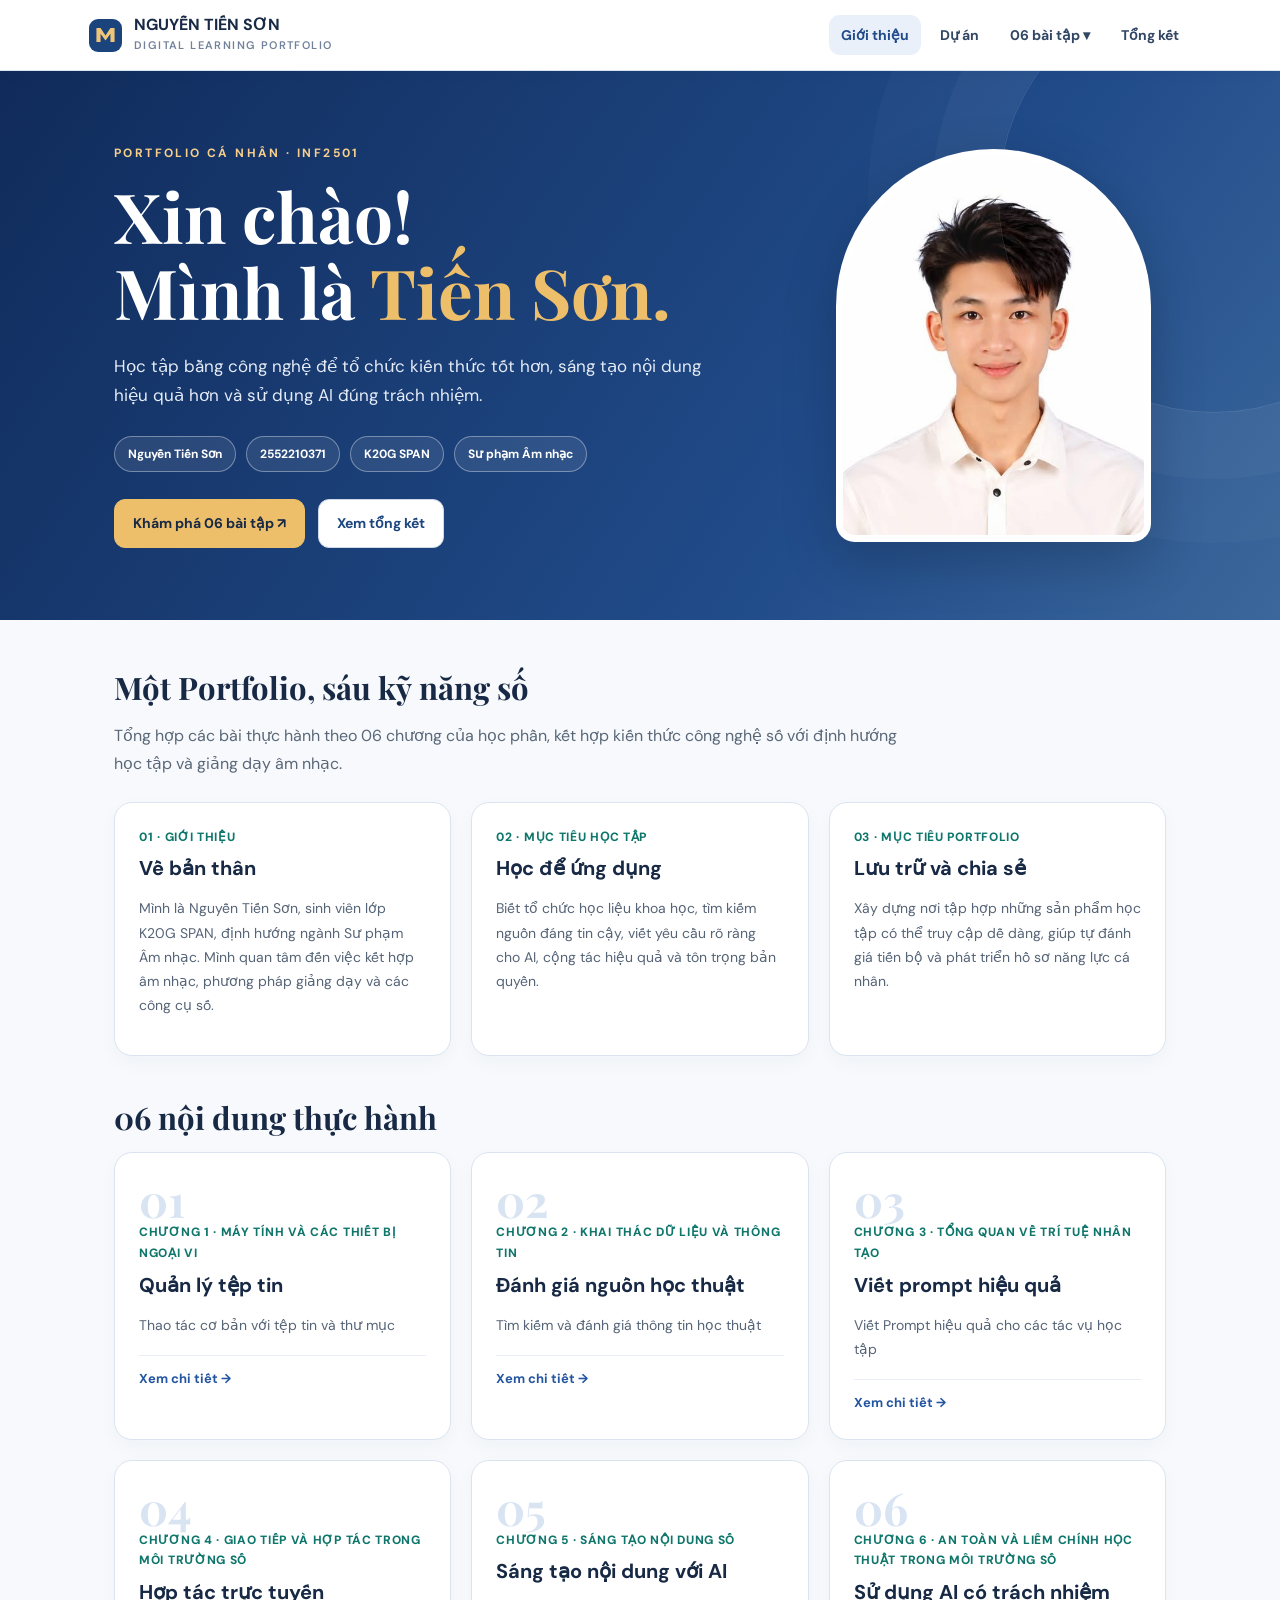
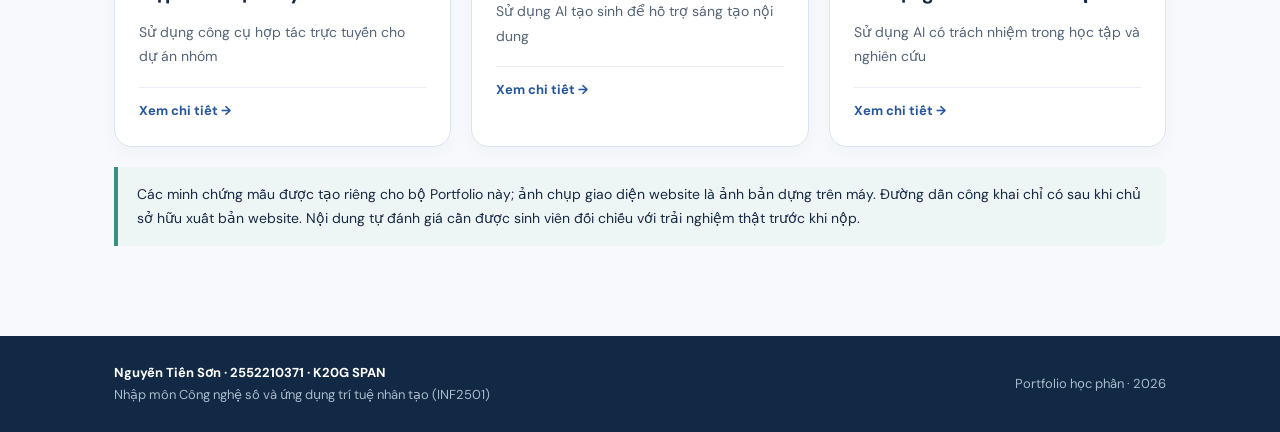
==== index.html @ 45c029fb "Initial commit" ====
<!doctype html><html lang="vi"><head><meta charset="UTF-8"><meta name="viewport" content="width=device-width, initial-scale=1"><meta name="description" content="Portfolio học phần Nhập môn Công nghệ số và ứng dụng trí tuệ nhân tạo của Nguyễn Tiến Sơn, K20G SPAN."><title>Giới thiệu - About Me | Nguyễn Tiến Sơn</title><link rel="stylesheet" href="assets/style.css"></head><body><header><nav class="nav"><a class="brand" href="index.html"><svg viewBox="0 0 40 40" fill="none" aria-hidden="true"><rect width="40" height="40" rx="11" fill="#1B437C"/><path d="M9 28V11h5l6 9 6-9h5v17h-5V18l-6 8-6-8v10H9z" fill="#F1C577"/></svg><span>NGUYỄN TIẾN SƠN<br><small>Digital learning portfolio</small></span></a><div class="menu"><a href="index.html" class="current">Giới thiệu</a><a href="projects.html" class="">Dự án</a><details class=""><summary>06 bài tập ▾</summary><div class="dropdown"><a href="bai1.html">Bài 1 · Quản lý tệp tin</a><a href="bai2.html">Bài 2 · Đánh giá nguồn học thuật</a><a href="bai3.html">Bài 3 · Viết prompt hiệu quả</a><a href="bai4.html">Bài 4 · Hợp tác trực tuyến</a><a href="bai5.html">Bài 5 · Sáng tạo nội dung với AI</a><a href="bai6.html">Bài 6 · Sử dụng AI có trách nhiệm</a></div></details><a href="conclusion.html" class="">Tổng kết</a></div></nav></header><main><section class="hero"><div class="wrap"><div><div class="eyebrow">Portfolio cá nhân · INF2501</div><h1>Xin chào!<br>Mình là <span>Tiến Sơn.</span></h1><p>Học tập bằng công nghệ để tổ chức kiến thức tốt hơn, sáng tạo nội dung hiệu quả hơn và sử dụng AI đúng trách nhiệm.</p><div class="pills"><span class="pill">Nguyễn Tiến Sơn</span><span class="pill">2552210371</span><span class="pill">K20G SPAN</span><span class="pill">Sư phạm Âm nhạc</span></div><div class="actions"><a class="btn gold" href="projects.html">Khám phá 06 bài tập ↗</a><a class="btn" href="conclusion.html">Xem tổng kết</a></div></div><img class="hero-photo" src="assets/anh-nguyen-tien-son.jpg" alt="Ảnh chân dung sinh viên Nguyễn Tiến Sơn"></div></section><section class="main"><div class="wrap"><h2 class="section-title">Một Portfolio, sáu kỹ năng số</h2><p class="section-intro">Tổng hợp các bài thực hành theo 06 chương của học phần, kết hợp kiến thức công nghệ số với định hướng học tập và giảng dạy âm nhạc.</p><div class="grid"><article class="card"><div class="tag">01 · Giới thiệu</div><h2>Về bản thân</h2><p>Mình là Nguyễn Tiến Sơn, sinh viên lớp K20G SPAN, định hướng ngành Sư phạm Âm nhạc. Mình quan tâm đến việc kết hợp âm nhạc, phương pháp giảng dạy và các công cụ số.</p></article><article class="card"><div class="tag">02 · Mục tiêu học tập</div><h2>Học để ứng dụng</h2><p>Biết tổ chức học liệu khoa học, tìm kiếm nguồn đáng tin cậy, viết yêu cầu rõ ràng cho AI, cộng tác hiệu quả và tôn trọng bản quyền.</p></article><article class="card"><div class="tag">03 · Mục tiêu Portfolio</div><h2>Lưu trữ và chia sẻ</h2><p>Xây dựng nơi tập hợp những sản phẩm học tập có thể truy cập dễ dàng, giúp tự đánh giá tiến bộ và phát triển hồ sơ năng lực cá nhân.</p></article></div><section style="margin-top:42px"><h2 class="section-title">06 nội dung thực hành</h2><div class="grid"><article class="card"><div class="n">01</div><div class="tag">Chương 1 · Máy tính và các thiết bị ngoại vi</div><h3>Quản lý tệp tin</h3><p>Thao tác cơ bản với tệp tin và thư mục</p><div class="foot"><a href="bai1.html">Xem chi tiết →</a></div></article><article class="card"><div class="n">02</div><div class="tag">Chương 2 · Khai thác dữ liệu và thông tin</div><h3>Đánh giá nguồn học thuật</h3><p>Tìm kiếm và đánh giá thông tin học thuật</p><div class="foot"><a href="bai2.html">Xem chi tiết →</a></div></article><article class="card"><div class="n">03</div><div class="tag">Chương 3 · Tổng quan về trí tuệ nhân tạo</div><h3>Viết prompt hiệu quả</h3><p>Viết Prompt hiệu quả cho các tác vụ học tập</p><div class="foot"><a href="bai3.html">Xem chi tiết →</a></div></article><article class="card"><div class="n">04</div><div class="tag">Chương 4 · Giao tiếp và hợp tác trong môi trường số</div><h3>Hợp tác trực tuyến</h3><p>Sử dụng công cụ hợp tác trực tuyến cho dự án nhóm</p><div class="foot"><a href="bai4.html">Xem chi tiết →</a></div></article><article class="card"><div class="n">05</div><div class="tag">Chương 5 · Sáng tạo nội dung số</div><h3>Sáng tạo nội dung với AI</h3><p>Sử dụng AI tạo sinh để hỗ trợ sáng tạo nội dung</p><div class="foot"><a href="bai5.html">Xem chi tiết →</a></div></article><article class="card"><div class="n">06</div><div class="tag">Chương 6 · An toàn và liêm chính học thuật trong môi trường số</div><h3>Sử dụng AI có trách nhiệm</h3><p>Sử dụng AI có trách nhiệm trong học tập và nghiên cứu</p><div class="foot"><a href="bai6.html">Xem chi tiết →</a></div></article></div></section><div class="note">Các minh chứng mẫu được tạo riêng cho bộ Portfolio này; ảnh chụp giao diện website là ảnh bản dựng trên máy. Đường dẫn công khai chỉ có sau khi chủ sở hữu xuất bản website. Nội dung tự đánh giá cần được sinh viên đối chiếu với trải nghiệm thật trước khi nộp.</div></div></section></main><footer><div class="wrap"><div><strong>Nguyễn Tiến Sơn · 2552210371 · K20G SPAN</strong><br><span class="footer-note">Nhập môn Công nghệ số và ứng dụng trí tuệ nhân tạo (INF2501)</span></div><div class="footer-note">Portfolio học phần · 2026</div></div></footer><script src="assets/app.js"></script></body></html>
---- assets/style.css ----
@import url('https://fonts.googleapis.com/css2?family=DM+Sans:wght@400;500;600;700&family=Playfair+Display:wght@600;700&display=swap');
:root{--ink:#172944;--blue:#193c78;--blue2:#3056a0;--gold:#eebf6b;--muted:#596778;--line:#dae4f0;--paper:#f7f9fc;--white:#fff;--green:#0e766b}*{box-sizing:border-box}html{scroll-behavior:smooth}body{margin:0;color:var(--ink);background:var(--paper);font:16px/1.73 'DM Sans',Arial,sans-serif}a{color:#2455a1;text-decoration:none}a:hover{text-decoration:underline}a:focus-visible,button:focus-visible{outline:3px solid #edb444;outline-offset:3px}header{background:#fff;border-bottom:1px solid var(--line);position:sticky;top:0;z-index:15;box-shadow:0 2px 12px #2238520a}.nav{max-width:1150px;margin:auto;padding:15px 24px;display:flex;align-items:center;justify-content:space-between;gap:24px}.brand{display:flex;align-items:center;gap:12px;color:var(--ink);font-weight:700;line-height:1.18}.brand svg{height:33px;width:33px}.brand small{font-size:11px;letter-spacing:1.4px;font-weight:600;color:#73829b;text-transform:uppercase}.menu{display:flex;align-items:center;gap:7px;flex-wrap:wrap}.menu>a,.menu details>summary{padding:8px 12px;border-radius:11px;color:#324764;font-size:14px;font-weight:700;cursor:pointer;list-style:none}.menu>a.current,.menu details.current>summary,.menu>a:hover,.menu details>summary:hover{background:#eaf0f9;color:#204a89;text-decoration:none}.menu details{position:relative}.menu summary::-webkit-details-marker{display:none}.dropdown{position:absolute;right:0;top:42px;width:260px;background:white;box-shadow:0 13px 38px #26344e24;padding:9px;border:1px solid var(--line);border-radius:14px}.dropdown a{display:block;padding:9px 12px;border-radius:7px;font-size:13px}.dropdown a:hover{background:#eff4fa;text-decoration:none}.wrap{max-width:1100px;margin:auto;padding:0 24px}.hero{background:linear-gradient(125deg,#102b5b 0%,#214c8a 67%,#3b679c 100%);color:#fff;padding:72px 0;position:relative;overflow:hidden}.hero:after{content:'';position:absolute;width:430px;height:430px;border:1px solid #ffffff20;border-radius:50%;right:-150px;top:-90px;box-shadow:0 0 0 66px #ffffff08,0 0 0 130px #ffffff06;pointer-events:none}.hero .wrap{display:grid;grid-template-columns:1.3fr .7fr;align-items:center;gap:65px}.eyebrow{font-size:12px;letter-spacing:2.4px;text-transform:uppercase;font-weight:700;color:#f7cf8b}.hero h1{font:700 clamp(38px,5.5vw,69px)/1.1 'Playfair Display',Georgia,serif;margin:14px 0 22px}.hero h1 span{color:var(--gold)}.hero p{max-width:620px;color:#e5ecf7;font-size:17px}.hero-photo{width:100%;max-width:315px;aspect-ratio:4/5;object-fit:cover;object-position:50% 21%;border-radius:170px 170px 20px 20px;border:7px solid #ffffffd0;box-shadow:0 18px 55px #0003;justify-self:center;background:white}.pills{display:flex;flex-wrap:wrap;gap:10px;margin:25px 0}.pill{display:inline-flex;padding:7px 13px;border:1px solid #ffffff5b;background:#ffffff16;color:#fff;border-radius:99px;font-size:12px;font-weight:700}.actions{display:flex;gap:13px;flex-wrap:wrap;margin-top:27px}.btn{border:1px solid #ced8e6;display:inline-flex;gap:8px;align-items:center;justify-content:center;padding:11px 18px;border-radius:11px;font-size:14px;font-weight:700;background:white;color:#1b467f;cursor:pointer}.btn:hover{text-decoration:none;background:#f0f4fa}.btn.gold{background:var(--gold);border-color:var(--gold);color:#172944}.btn.gold:hover{background:#ffcf84}.main{padding:48px 0 70px}.section-title{font:700 31px/1.25 'Playfair Display',Georgia,serif;margin:0 0 15px}.section-intro{color:var(--muted);max-width:810px;margin-bottom:24px}.grid{display:grid;grid-template-columns:repeat(3,minmax(0,1fr));gap:20px}.card{border:1px solid var(--line);border-radius:18px;background:#fff;padding:24px;box-shadow:0 7px 20px #12326108}.card h2,.card h3{margin:8px 0 7px;font-size:20px;line-height:1.35}.card p{color:#566477;font-size:14px}.card .tag{color:var(--green);font-size:12px;letter-spacing:.7px;font-weight:800;text-transform:uppercase}.card .n{font:700 45px/1 'Playfair Display',Georgia,serif;color:#d9e4f3}.card .foot{border-top:1px solid #e9eef6;padding-top:12px;margin-top:18px;font-weight:700;font-size:13px}.content{background:#fff;border:1px solid var(--line);border-radius:18px;padding:35px 42px;box-shadow:0 7px 20px #12326108}.content h2{font:700 27px/1.35 'Playfair Display',Georgia,serif;margin:27px 0 10px;color:#18396b}.content h3{font-size:18px;margin:24px 0 8px;color:#204779}.content p{margin:0 0 14px}.content li{margin:5px 0}.content table{width:100%;border-collapse:collapse;margin:17px 0 24px;font-size:14px}.content th,.content td{border:1px solid #d9e2ef;text-align:left;padding:10px 12px;vertical-align:top}.content th{background:#edf2f9}.content blockquote{border-left:4px solid #d5a548;margin:18px 0;padding:12px 18px;background:#fffbef;color:#46536d}.content pre{background:#101e33;color:#dfe9f5;padding:20px;border-radius:12px;overflow:auto;line-height:1.7;font-size:13px}.crumb{color:#7b8695;font-size:13px;margin-bottom:18px}.crumb a{color:#5b6e87}.pagehead{background:linear-gradient(145deg,#173866,#315a8f);padding:48px 0;color:white}.pagehead h1{font:700 clamp(30px,4vw,47px)/1.17 'Playfair Display',Georgia,serif;margin:9px 0}.pagehead p{color:#e0e8f3;max-width:780px}.content-shell{display:grid;grid-template-columns:minmax(0,1fr) 245px;gap:24px;align-items:start}.side{position:sticky;top:100px;background:white;border:1px solid var(--line);padding:18px;border-radius:16px;font-size:13px}.side a{display:block;padding:8px 0;border-bottom:1px solid #ecf0f7}.note{background:#eef6f5;border-left:4px solid #389084;padding:15px 19px;border-radius:0 10px 10px 0;font-size:14px;margin:20px 0}.flag{background:#fff4e2;border-left:4px solid #dcb05b;padding:15px 19px;border-radius:0 10px 10px 0;font-size:14px;margin:20px 0}.diagram{display:flex;align-items:stretch;gap:12px;flex-wrap:wrap;margin:21px 0}.step{background:#f1f5fb;border:1px solid #d4e0ee;padding:18px 17px;flex:1;min-width:155px;border-radius:13px;font-weight:700;font-size:14px}.step small{display:block;font-weight:400;color:#536780;font-size:12px}.sample-poster{padding:36px;border-radius:18px;color:white;background:radial-gradient(circle at 85% 20%,#f9ce8245,transparent 31%),linear-gradient(135deg,#19315f,#1c5b74);overflow:hidden}.sample-poster .big{font:700 38px/1.2 'Playfair Display',Georgia,serif;max-width:600px;margin:6px 0 15px}.sample-poster .columns{display:grid;grid-template-columns:repeat(5,1fr);gap:10px}.sample-poster .columns>div{background:#ffffff17;border:1px solid #ffffff40;padding:12px;border-radius:9px;font-size:13px}.sample-poster .columns strong{display:block;color:#ffe0a8;font-size:23px}.refs{font-size:12.5px;color:#5a6a7d;margin-top:22px;border-top:1px solid #e3eaf3;padding-top:13px;word-break:break-word}.project-links{display:grid;grid-template-columns:repeat(2,1fr);gap:12px}.project-links a{border:1px solid var(--line);padding:11px 14px;border-radius:11px;font-size:14px;font-weight:700;background:#f9fbfd}.project-links a:hover{background:#edf3fa;text-decoration:none}footer{background:#112944;color:#c9d7e8;padding:26px 0;font-size:13px}footer strong{color:white}footer .wrap{display:flex;align-items:center;justify-content:space-between;gap:14px;flex-wrap:wrap}.footer-note{opacity:.83}.two{display:grid;grid-template-columns:1fr 1fr;gap:23px}.small{font-size:13px;color:#647486}.toc-list{padding-left:23px}.toc-list li{margin:8px 0}::selection{background:#e9ce90;color:#152844}@media(max-width:850px){.hero .wrap{grid-template-columns:1fr 220px;gap:30px}.grid{grid-template-columns:repeat(2,1fr)}.content-shell{grid-template-columns:1fr}.side{position:static}.sample-poster .columns{grid-template-columns:repeat(3,1fr)}}@media(max-width:620px){.nav{display:block;padding:12px 17px}.menu{margin-top:12px;gap:0}.menu>a,.menu details>summary{font-size:12px;padding:7px 9px}.dropdown{left:0;right:auto}.wrap{padding:0 17px}.hero{padding:40px 0}.hero .wrap{display:flex;flex-direction:column-reverse;align-items:flex-start;gap:27px}.hero-photo{width:165px;border-width:5px;align-self:flex-start;border-radius:100px 100px 16px 16px}.hero h1{font-size:40px}.main{padding:26px 0 45px}.content{padding:23px 18px}.grid,.two,.project-links{grid-template-columns:1fr}.pagehead{padding:29px 0}.sample-poster{padding:20px}.sample-poster .big{font-size:28px}.sample-poster .columns{grid-template-columns:repeat(2,1fr)}}
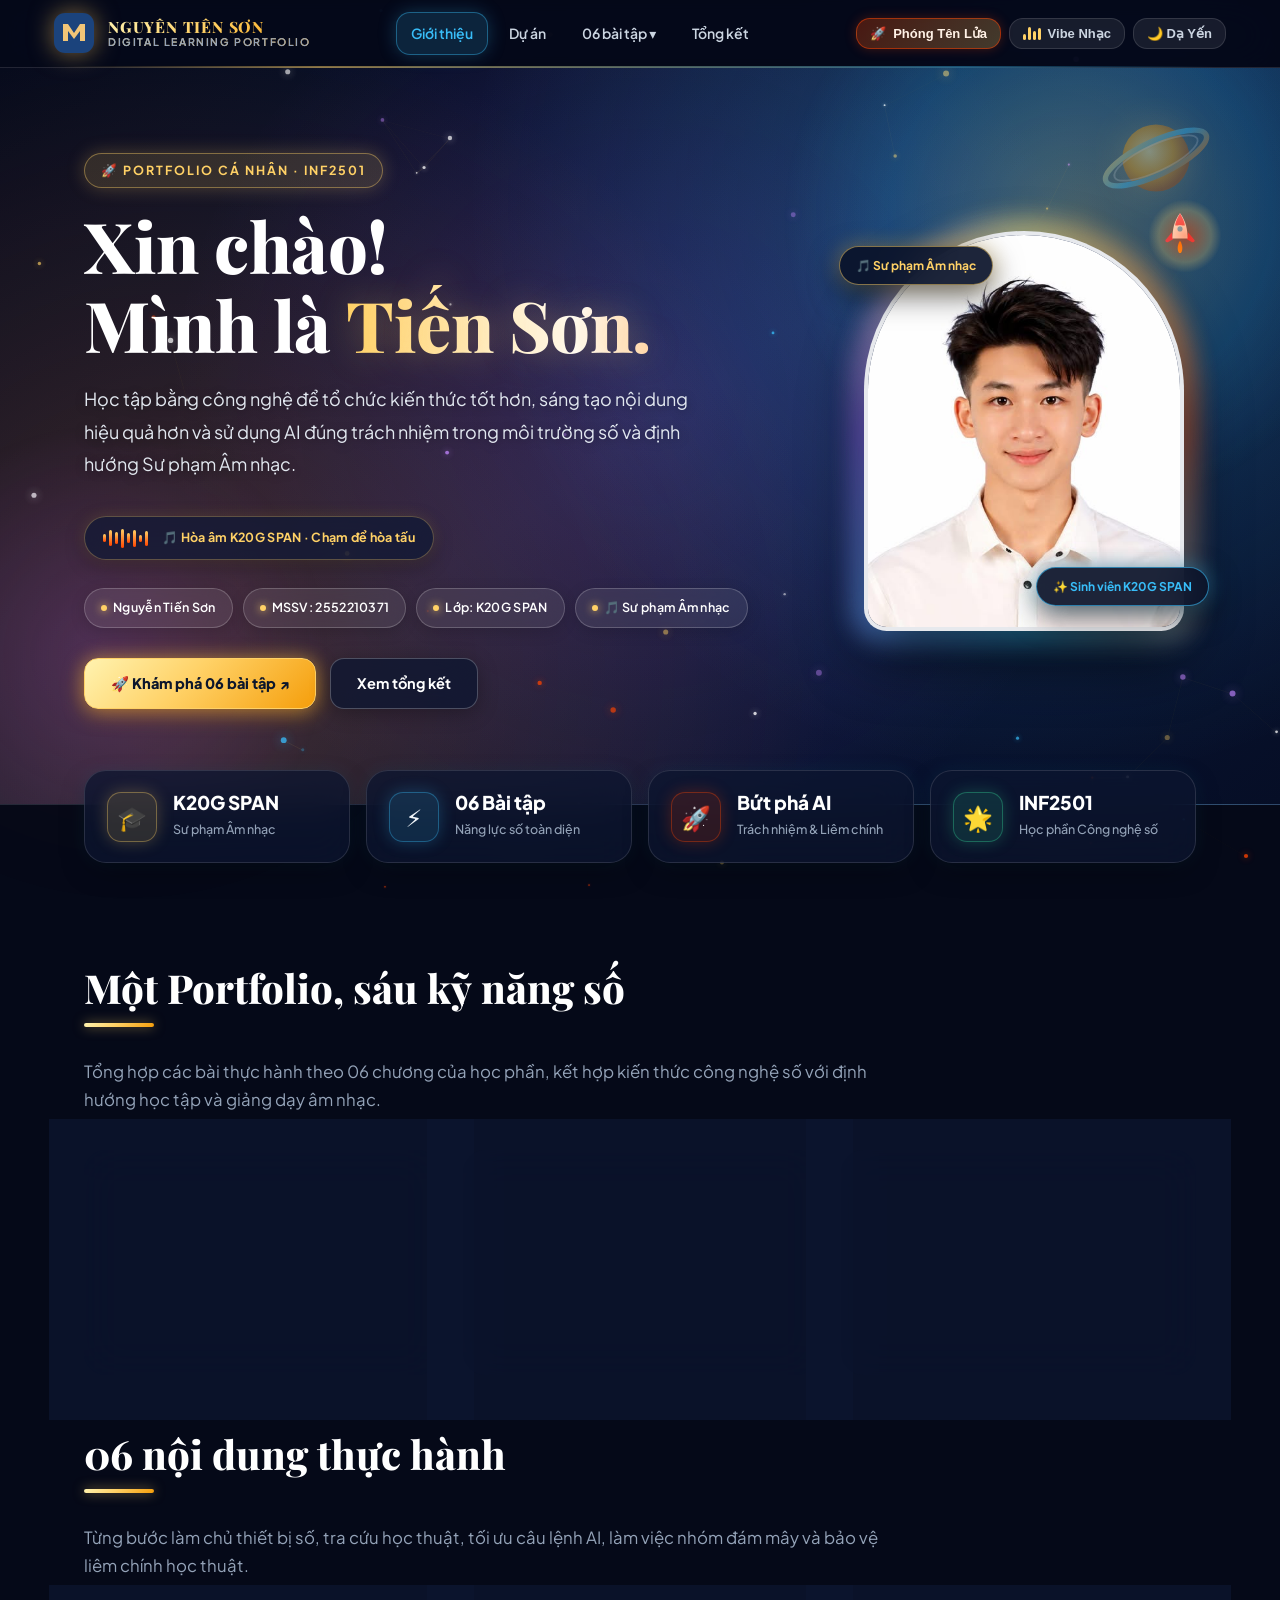
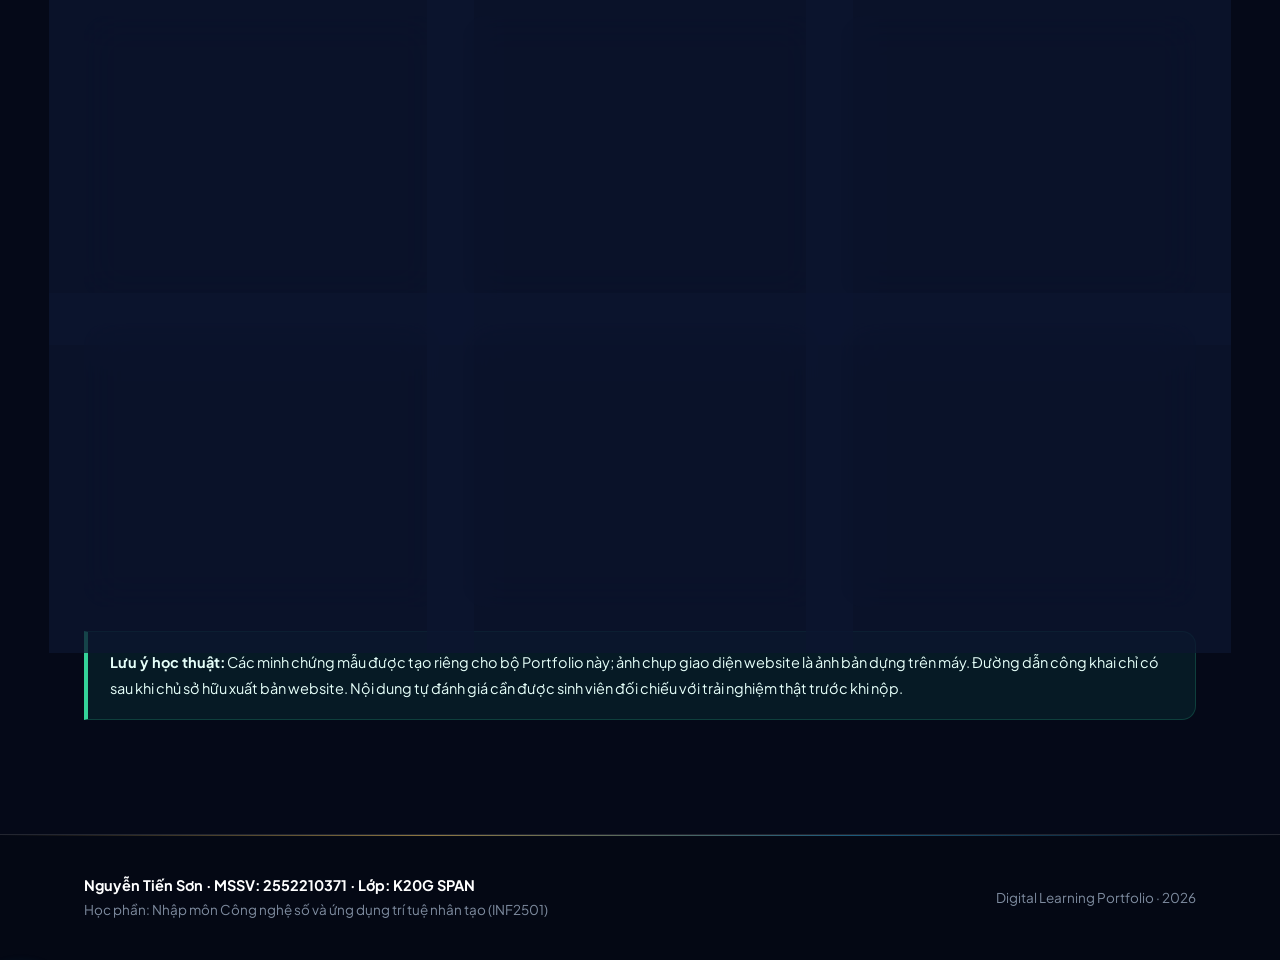
==== commit 1d153d27: "Clean portfolio draft" ====
--- a/index.html
+++ b/index.html
@@ -1 +1,244 @@
-<!doctype html><html lang="vi"><head><meta charset="UTF-8"><meta name="viewport" content="width=device-width, initial-scale=1"><meta name="description" content="Portfolio học phần Nhập môn Công nghệ số và ứng dụng trí tuệ nhân tạo của Nguyễn Tiến Sơn, K20G SPAN."><title>Giới thiệu - About Me | Nguyễn Tiến Sơn</title><link rel="stylesheet" href="assets/style.css"></head><body><header><nav class="nav"><a class="brand" href="index.html"><svg viewBox="0 0 40 40" fill="none" aria-hidden="true"><rect width="40" height="40" rx="11" fill="#1B437C"/><path d="M9 28V11h5l6 9 6-9h5v17h-5V18l-6 8-6-8v10H9z" fill="#F1C577"/></svg><span>NGUYỄN TIẾN SƠN<br><small>Digital learning portfolio</small></span></a><div class="menu"><a href="index.html" class="current">Giới thiệu</a><a href="projects.html" class="">Dự án</a><details class=""><summary>06 bài tập ▾</summary><div class="dropdown"><a href="bai1.html">Bài 1 · Quản lý tệp tin</a><a href="bai2.html">Bài 2 · Đánh giá nguồn học thuật</a><a href="bai3.html">Bài 3 · Viết prompt hiệu quả</a><a href="bai4.html">Bài 4 · Hợp tác trực tuyến</a><a href="bai5.html">Bài 5 · Sáng tạo nội dung với AI</a><a href="bai6.html">Bài 6 · Sử dụng AI có trách nhiệm</a></div></details><a href="conclusion.html" class="">Tổng kết</a></div></nav></header><main><section class="hero"><div class="wrap"><div><div class="eyebrow">Portfolio cá nhân · INF2501</div><h1>Xin chào!<br>Mình là <span>Tiến Sơn.</span></h1><p>Học tập bằng công nghệ để tổ chức kiến thức tốt hơn, sáng tạo nội dung hiệu quả hơn và sử dụng AI đúng trách nhiệm.</p><div class="pills"><span class="pill">Nguyễn Tiến Sơn</span><span class="pill">2552210371</span><span class="pill">K20G SPAN</span><span class="pill">Sư phạm Âm nhạc</span></div><div class="actions"><a class="btn gold" href="projects.html">Khám phá 06 bài tập ↗</a><a class="btn" href="conclusion.html">Xem tổng kết</a></div></div><img class="hero-photo" src="assets/anh-nguyen-tien-son.jpg" alt="Ảnh chân dung sinh viên Nguyễn Tiến Sơn"></div></section><section class="main"><div class="wrap"><h2 class="section-title">Một Portfolio, sáu kỹ năng số</h2><p class="section-intro">Tổng hợp các bài thực hành theo 06 chương của học phần, kết hợp kiến thức công nghệ số với định hướng học tập và giảng dạy âm nhạc.</p><div class="grid"><article class="card"><div class="tag">01 · Giới thiệu</div><h2>Về bản thân</h2><p>Mình là Nguyễn Tiến Sơn, sinh viên lớp K20G SPAN, định hướng ngành Sư phạm Âm nhạc. Mình quan tâm đến việc kết hợp âm nhạc, phương pháp giảng dạy và các công cụ số.</p></article><article class="card"><div class="tag">02 · Mục tiêu học tập</div><h2>Học để ứng dụng</h2><p>Biết tổ chức học liệu khoa học, tìm kiếm nguồn đáng tin cậy, viết yêu cầu rõ ràng cho AI, cộng tác hiệu quả và tôn trọng bản quyền.</p></article><article class="card"><div class="tag">03 · Mục tiêu Portfolio</div><h2>Lưu trữ và chia sẻ</h2><p>Xây dựng nơi tập hợp những sản phẩm học tập có thể truy cập dễ dàng, giúp tự đánh giá tiến bộ và phát triển hồ sơ năng lực cá nhân.</p></article></div><section style="margin-top:42px"><h2 class="section-title">06 nội dung thực hành</h2><div class="grid"><article class="card"><div class="n">01</div><div class="tag">Chương 1 · Máy tính và các thiết bị ngoại vi</div><h3>Quản lý tệp tin</h3><p>Thao tác cơ bản với tệp tin và thư mục</p><div class="foot"><a href="bai1.html">Xem chi tiết →</a></div></article><article class="card"><div class="n">02</div><div class="tag">Chương 2 · Khai thác dữ liệu và thông tin</div><h3>Đánh giá nguồn học thuật</h3><p>Tìm kiếm và đánh giá thông tin học thuật</p><div class="foot"><a href="bai2.html">Xem chi tiết →</a></div></article><article class="card"><div class="n">03</div><div class="tag">Chương 3 · Tổng quan về trí tuệ nhân tạo</div><h3>Viết prompt hiệu quả</h3><p>Viết Prompt hiệu quả cho các tác vụ học tập</p><div class="foot"><a href="bai3.html">Xem chi tiết →</a></div></article><article class="card"><div class="n">04</div><div class="tag">Chương 4 · Giao tiếp và hợp tác trong môi trường số</div><h3>Hợp tác trực tuyến</h3><p>Sử dụng công cụ hợp tác trực tuyến cho dự án nhóm</p><div class="foot"><a href="bai4.html">Xem chi tiết →</a></div></article><article class="card"><div class="n">05</div><div class="tag">Chương 5 · Sáng tạo nội dung số</div><h3>Sáng tạo nội dung với AI</h3><p>Sử dụng AI tạo sinh để hỗ trợ sáng tạo nội dung</p><div class="foot"><a href="bai5.html">Xem chi tiết →</a></div></article><article class="card"><div class="n">06</div><div class="tag">Chương 6 · An toàn và liêm chính học thuật trong môi trường số</div><h3>Sử dụng AI có trách nhiệm</h3><p>Sử dụng AI có trách nhiệm trong học tập và nghiên cứu</p><div class="foot"><a href="bai6.html">Xem chi tiết →</a></div></article></div></section><div class="note">Các minh chứng mẫu được tạo riêng cho bộ Portfolio này; ảnh chụp giao diện website là ảnh bản dựng trên máy. Đường dẫn công khai chỉ có sau khi chủ sở hữu xuất bản website. Nội dung tự đánh giá cần được sinh viên đối chiếu với trải nghiệm thật trước khi nộp.</div></div></section></main><footer><div class="wrap"><div><strong>Nguyễn Tiến Sơn · 2552210371 · K20G SPAN</strong><br><span class="footer-note">Nhập môn Công nghệ số và ứng dụng trí tuệ nhân tạo (INF2501)</span></div><div class="footer-note">Portfolio học phần · 2026</div></div></footer><script src="assets/app.js"></script></body></html>+<!doctype html>
+<html lang="vi" data-theme="dark">
+<head>
+  <meta charset="UTF-8">
+  <meta name="viewport" content="width=device-width, initial-scale=1">
+  <meta name="description" content="Portfolio học phần Nhập môn Công nghệ số và ứng dụng trí tuệ nhân tạo của Nguyễn Tiến Sơn, K20G SPAN.">
+  <title>Giới thiệu - About Me | Nguyễn Tiến Sơn</title>
+  <link rel="stylesheet" href="assets/style.css">
+</head>
+<body>
+  <!-- Ambient Glow Backgrounds -->
+  <div class="ambient-glow ambient-glow-1"></div>
+  <div class="ambient-glow ambient-glow-2"></div>
+
+  <!-- Header Navigation -->
+  <header>
+    <nav class="nav">
+      <a class="brand" href="index.html">
+        <svg viewBox="0 0 40 40" fill="none" aria-hidden="true">
+          <rect width="40" height="40" rx="11" fill="#1B437C"/>
+          <path d="M9 28V11h5l6 9 6-9h5v17h-5V18l-6 8-6-8v10H9z" fill="#F1C577"/>
+        </svg>
+        <span>NGUYỄN TIẾN SƠN<br><small>Digital learning portfolio</small></span>
+      </a>
+      <div class="menu">
+        <a href="index.html" class="current">Giới thiệu</a>
+        <a href="projects.html" class="">Dự án</a>
+        <details class="">
+          <summary>06 bài tập ▾</summary>
+          <div class="dropdown">
+            <a href="bai1.html">Bài 1 · Quản lý tệp tin</a>
+            <a href="bai2.html">Bài 2 · Đánh giá nguồn học thuật</a>
+            <a href="bai3.html">Bài 3 · Viết prompt hiệu quả</a>
+            <a href="bai4.html">Bài 4 · Hợp tác trực tuyến</a>
+            <a href="bai5.html">Bài 5 · Sáng tạo nội dung với AI</a>
+            <a href="bai6.html">Bài 6 · Sử dụng AI có trách nhiệm</a>
+          </div>
+        </details>
+        <a href="conclusion.html" class="">Tổng kết</a>
+      </div>
+    </nav>
+  </header>
+
+  <!-- Hero Section -->
+  <main>
+    <section class="hero">
+      <!-- Decorative Saturn Planet -->
+      <div class="cosmic-saturn">
+        <svg viewBox="0 0 100 100" fill="none" xmlns="http://www.w3.org/2000/svg">
+          <circle cx="50" cy="50" r="28" fill="url(#saturnGrad)" filter="drop-shadow(0 0 15px rgba(255, 209, 102, 0.4))" />
+          <ellipse cx="50" cy="50" rx="46" ry="14" stroke="url(#ringGrad)" stroke-width="4.5" transform="rotate(-25 50 50)" />
+          <ellipse cx="50" cy="50" rx="38" ry="11" stroke="rgba(255, 255, 255, 0.4)" stroke-width="1.5" transform="rotate(-25 50 50)" />
+          <defs>
+            <radialGradient id="saturnGrad" cx="40%" cy="40%" r="60%">
+              <stop offset="0%" stop-color="#ffe699" />
+              <stop offset="60%" stop-color="#f59e0b" />
+              <stop offset="100%" stop-color="#b45309" />
+            </radialGradient>
+            <linearGradient id="ringGrad" x1="0" y1="0" x2="1" y2="1">
+              <stop offset="0%" stop-color="#ffd166" />
+              <stop offset="50%" stop-color="#38bdf8" />
+              <stop offset="100%" stop-color="#ff7b00" />
+            </linearGradient>
+          </defs>
+        </svg>
+      </div>
+
+      <div class="wrap">
+        <div>
+          <div class="eyebrow">🚀 Portfolio cá nhân · INF2501</div>
+          <h1>Xin chào!<br>Mình là <span>Tiến Sơn.</span></h1>
+          <p>Học tập bằng công nghệ để tổ chức kiến thức tốt hơn, sáng tạo nội dung hiệu quả hơn và sử dụng AI đúng trách nhiệm trong môi trường số và định hướng Sư phạm Âm nhạc.</p>
+
+          <!-- Interactive Live Symphony Waveform -->
+          <div class="hero-waveform-card" title="Nhấn để phát hòa âm Sư phạm Âm nhạc!">
+            <div class="waveform-bars">
+              <span class="wave-bar"></span>
+              <span class="wave-bar"></span>
+              <span class="wave-bar"></span>
+              <span class="wave-bar"></span>
+              <span class="wave-bar"></span>
+              <span class="wave-bar"></span>
+              <span class="wave-bar"></span>
+              <span class="wave-bar"></span>
+            </div>
+            <span class="waveform-label">🎵 Hòa âm K20G SPAN · Chạm để hòa tấu</span>
+          </div>
+
+          <div class="pills">
+            <span class="pill">Nguyễn Tiến Sơn</span>
+            <span class="pill">MSSV: 2552210371</span>
+            <span class="pill">Lớp: K20G SPAN</span>
+            <span class="pill">🎵 Sư phạm Âm nhạc</span>
+          </div>
+          <div class="actions">
+            <a class="btn gold" href="projects.html">🚀 Khám phá 06 bài tập ↗</a>
+            <a class="btn" href="conclusion.html">Xem tổng kết</a>
+          </div>
+        </div>
+
+        <div class="hero-photo-wrapper">
+          <img class="hero-photo" src="assets/anh-nguyen-tien-son.png" onerror="this.src='assets/anh-nguyen-tien-son.jpg'" alt="Ảnh chân dung sinh viên Nguyễn Tiến Sơn">
+          <!-- Interactive Orbiting Space Rocket -->
+          <div class="hero-orbit-rocket" title="Nhấn vào tên lửa để phóng bứt phá!"></div>
+          <div class="floating-badge badge-top">🎵 Sư phạm Âm nhạc</div>
+          <div class="floating-badge badge-bottom">✨ Sinh viên K20G SPAN</div>
+        </div>
+      </div>
+    </section>
+
+    <!-- Stat Highlight Strip (3D Tilt Cards) -->
+    <div class="wrap">
+      <div class="stats-strip">
+        <div class="stat-item">
+          <div class="stat-icon">🎓</div>
+          <div class="stat-content">
+            <strong>K20G SPAN</strong>
+            <span>Sư phạm Âm nhạc</span>
+          </div>
+        </div>
+        <div class="stat-item">
+          <div class="stat-icon">⚡</div>
+          <div class="stat-content">
+            <strong>06 Bài tập</strong>
+            <span>Năng lực số toàn diện</span>
+          </div>
+        </div>
+        <div class="stat-item">
+          <div class="stat-icon">🚀</div>
+          <div class="stat-content">
+            <strong>Bứt phá AI</strong>
+            <span>Trách nhiệm & Liêm chính</span>
+          </div>
+        </div>
+        <div class="stat-item">
+          <div class="stat-icon">🌟</div>
+          <div class="stat-content">
+            <strong>INF2501</strong>
+            <span>Học phần Công nghệ số</span>
+          </div>
+        </div>
+      </div>
+    </div>
+
+    <!-- Main Section -->
+    <section class="main">
+      <div class="wrap">
+        <h2 class="section-title">Một Portfolio, sáu kỹ năng số</h2>
+        <p class="section-intro">Tổng hợp các bài thực hành theo 06 chương của học phần, kết hợp kiến thức công nghệ số với định hướng học tập và giảng dạy âm nhạc.</p>
+        
+        <div class="grid">
+          <article class="card">
+            <div class="tag">01 · Giới thiệu</div>
+            <h2>Về bản thân</h2>
+            <p>Mình là Nguyễn Tiến Sơn, sinh viên lớp K20G SPAN, định hướng ngành Sư phạm Âm nhạc. Mình quan tâm đến việc kết hợp âm nhạc, phương pháp giảng dạy và các công cụ số.</p>
+          </article>
+          <article class="card">
+            <div class="tag">02 · Mục tiêu học tập</div>
+            <h2>Học để ứng dụng</h2>
+            <p>Biết tổ chức học liệu khoa học, tìm kiếm nguồn đáng tin cậy, viết yêu cầu rõ ràng cho AI, cộng tác hiệu quả và tôn trọng bản quyền.</p>
+          </article>
+          <article class="card">
+            <div class="tag">03 · Mục tiêu Portfolio</div>
+            <h2>Lưu trữ và chia sẻ</h2>
+            <p>Xây dựng nơi tập hợp những sản phẩm học tập có thể truy cập dễ dàng, giúp tự đánh giá tiến bộ và phát triển hồ sơ năng lực cá nhân.</p>
+          </article>
+        </div>
+
+        <section style="margin-top:55px">
+          <h2 class="section-title">06 nội dung thực hành</h2>
+          <p class="section-intro">Từng bước làm chủ thiết bị số, tra cứu học thuật, tối ưu câu lệnh AI, làm việc nhóm đám mây và bảo vệ liêm chính học thuật.</p>
+          
+          <div class="grid">
+            <article class="card">
+              <div class="n">01</div>
+              <div class="tag">Chương 1 · Máy tính và các thiết bị ngoại vi</div>
+              <h3>Quản lý tệp tin</h3>
+              <p>Thao tác cơ bản với tệp tin và thư mục, thiết lập cây lưu trữ học phần khoa học và sao lưu an toàn.</p>
+              <div class="foot"><a href="bai1.html">Xem chi tiết →</a></div>
+            </article>
+
+            <article class="card">
+              <div class="n">02</div>
+              <div class="tag">Chương 2 · Khai thác dữ liệu và thông tin</div>
+              <h3>Đánh giá nguồn học thuật</h3>
+              <p>Tìm kiếm và đánh giá thông tin học thuật bằng toán tử nâng cao, đối chiếu tài liệu chuẩn quốc tế.</p>
+              <div class="foot"><a href="bai2.html">Xem chi tiết →</a></div>
+            </article>
+
+            <article class="card">
+              <div class="n">03</div>
+              <div class="tag">Chương 3 · Tổng quan về trí tuệ nhân tạo</div>
+              <h3>Viết prompt hiệu quả</h3>
+              <p>Viết Prompt hiệu quả cho các tác vụ học tập, xác định rõ vai trò, bối cảnh, tiêu chí và định dạng.</p>
+              <div class="foot"><a href="bai3.html">Xem chi tiết →</a></div>
+            </article>
+
+            <article class="card">
+              <div class="n">04</div>
+              <div class="tag">Chương 4 · Giao tiếp và hợp tác trong môi trường số</div>
+              <h3>Hợp tác trực tuyến</h3>
+              <p>Sử dụng công cụ hợp tác trực tuyến cho dự án nhóm, phân bổ trách nhiệm và quản lý tiến độ khoa học.</p>
+              <div class="foot"><a href="bai4.html">Xem chi tiết →</a></div>
+            </article>
+
+            <article class="card">
+              <div class="n">05</div>
+              <div class="tag">Chương 5 · Sáng tạo nội dung số</div>
+              <h3>Sáng tạo nội dung với AI</h3>
+              <p>Sử dụng AI tạo sinh để hỗ trợ sáng tạo nội dung, xuất bản bài viết số với thông điệp học tập chủ động.</p>
+              <div class="foot"><a href="bai5.html">Xem chi tiết →</a></div>
+            </article>
+
+            <article class="card">
+              <div class="n">06</div>
+              <div class="tag">Chương 6 · An toàn và liêm chính học thuật</div>
+              <h3>Sử dụng AI có trách nhiệm</h3>
+              <p>Sử dụng AI có trách nhiệm trong học tập và nghiên cứu, thiết lập bộ 08 nguyên tắc chuẩn mực.</p>
+              <div class="foot"><a href="bai6.html">Xem chi tiết →</a></div>
+            </article>
+          </div>
+        </section>
+
+        <div class="note">
+          <strong>Lưu ý học thuật:</strong> Các minh chứng mẫu được tạo riêng cho bộ Portfolio này; ảnh chụp giao diện website là ảnh bản dựng trên máy. Đường dẫn công khai chỉ có sau khi chủ sở hữu xuất bản website. Nội dung tự đánh giá cần được sinh viên đối chiếu với trải nghiệm thật trước khi nộp.
+        </div>
+      </div>
+    </section>
+  </main>
+
+  <!-- Footer -->
+  <footer>
+    <div class="wrap">
+      <div>
+        <strong>Nguyễn Tiến Sơn · MSSV: 2552210371 · Lớp: K20G SPAN</strong><br>
+        <span class="footer-note">Học phần: Nhập môn Công nghệ số và ứng dụng trí tuệ nhân tạo (INF2501)</span>
+      </div>
+      <div class="footer-note">Digital Learning Portfolio · 2026</div>
+    </div>
+  </footer>
+
+  <script src="assets/app.js"></script>
+</body>
+</html>
--- a/assets/style.css
+++ b/assets/style.css
@@ -1,2 +1,2043 @@
-@import url('https://fonts.googleapis.com/css2?family=DM+Sans:wght@400;500;600;700&family=Playfair+Display:wght@600;700&display=swap');
-:root{--ink:#172944;--blue:#193c78;--blue2:#3056a0;--gold:#eebf6b;--muted:#596778;--line:#dae4f0;--paper:#f7f9fc;--white:#fff;--green:#0e766b}*{box-sizing:border-box}html{scroll-behavior:smooth}body{margin:0;color:var(--ink);background:var(--paper);font:16px/1.73 'DM Sans',Arial,sans-serif}a{color:#2455a1;text-decoration:none}a:hover{text-decoration:underline}a:focus-visible,button:focus-visible{outline:3px solid #edb444;outline-offset:3px}header{background:#fff;border-bottom:1px solid var(--line);position:sticky;top:0;z-index:15;box-shadow:0 2px 12px #2238520a}.nav{max-width:1150px;margin:auto;padding:15px 24px;display:flex;align-items:center;justify-content:space-between;gap:24px}.brand{display:flex;align-items:center;gap:12px;color:var(--ink);font-weight:700;line-height:1.18}.brand svg{height:33px;width:33px}.brand small{font-size:11px;letter-spacing:1.4px;font-weight:600;color:#73829b;text-transform:uppercase}.menu{display:flex;align-items:center;gap:7px;flex-wrap:wrap}.menu>a,.menu details>summary{padding:8px 12px;border-radius:11px;color:#324764;font-size:14px;font-weight:700;cursor:pointer;list-style:none}.menu>a.current,.menu details.current>summary,.menu>a:hover,.menu details>summary:hover{background:#eaf0f9;color:#204a89;text-decoration:none}.menu details{position:relative}.menu summary::-webkit-details-marker{display:none}.dropdown{position:absolute;right:0;top:42px;width:260px;background:white;box-shadow:0 13px 38px #26344e24;padding:9px;border:1px solid var(--line);border-radius:14px}.dropdown a{display:block;padding:9px 12px;border-radius:7px;font-size:13px}.dropdown a:hover{background:#eff4fa;text-decoration:none}.wrap{max-width:1100px;margin:auto;padding:0 24px}.hero{background:linear-gradient(125deg,#102b5b 0%,#214c8a 67%,#3b679c 100%);color:#fff;padding:72px 0;position:relative;overflow:hidden}.hero:after{content:'';position:absolute;width:430px;height:430px;border:1px solid #ffffff20;border-radius:50%;right:-150px;top:-90px;box-shadow:0 0 0 66px #ffffff08,0 0 0 130px #ffffff06;pointer-events:none}.hero .wrap{display:grid;grid-template-columns:1.3fr .7fr;align-items:center;gap:65px}.eyebrow{font-size:12px;letter-spacing:2.4px;text-transform:uppercase;font-weight:700;color:#f7cf8b}.hero h1{font:700 clamp(38px,5.5vw,69px)/1.1 'Playfair Display',Georgia,serif;margin:14px 0 22px}.hero h1 span{color:var(--gold)}.hero p{max-width:620px;color:#e5ecf7;font-size:17px}.hero-photo{width:100%;max-width:315px;aspect-ratio:4/5;object-fit:cover;object-position:50% 21%;border-radius:170px 170px 20px 20px;border:7px solid #ffffffd0;box-shadow:0 18px 55px #0003;justify-self:center;background:white}.pills{display:flex;flex-wrap:wrap;gap:10px;margin:25px 0}.pill{display:inline-flex;padding:7px 13px;border:1px solid #ffffff5b;background:#ffffff16;color:#fff;border-radius:99px;font-size:12px;font-weight:700}.actions{display:flex;gap:13px;flex-wrap:wrap;margin-top:27px}.btn{border:1px solid #ced8e6;display:inline-flex;gap:8px;align-items:center;justify-content:center;padding:11px 18px;border-radius:11px;font-size:14px;font-weight:700;background:white;color:#1b467f;cursor:pointer}.btn:hover{text-decoration:none;background:#f0f4fa}.btn.gold{background:var(--gold);border-color:var(--gold);color:#172944}.btn.gold:hover{background:#ffcf84}.main{padding:48px 0 70px}.section-title{font:700 31px/1.25 'Playfair Display',Georgia,serif;margin:0 0 15px}.section-intro{color:var(--muted);max-width:810px;margin-bottom:24px}.grid{display:grid;grid-template-columns:repeat(3,minmax(0,1fr));gap:20px}.card{border:1px solid var(--line);border-radius:18px;background:#fff;padding:24px;box-shadow:0 7px 20px #12326108}.card h2,.card h3{margin:8px 0 7px;font-size:20px;line-height:1.35}.card p{color:#566477;font-size:14px}.card .tag{color:var(--green);font-size:12px;letter-spacing:.7px;font-weight:800;text-transform:uppercase}.card .n{font:700 45px/1 'Playfair Display',Georgia,serif;color:#d9e4f3}.card .foot{border-top:1px solid #e9eef6;padding-top:12px;margin-top:18px;font-weight:700;font-size:13px}.content{background:#fff;border:1px solid var(--line);border-radius:18px;padding:35px 42px;box-shadow:0 7px 20px #12326108}.content h2{font:700 27px/1.35 'Playfair Display',Georgia,serif;margin:27px 0 10px;color:#18396b}.content h3{font-size:18px;margin:24px 0 8px;color:#204779}.content p{margin:0 0 14px}.content li{margin:5px 0}.content table{width:100%;border-collapse:collapse;margin:17px 0 24px;font-size:14px}.content th,.content td{border:1px solid #d9e2ef;text-align:left;padding:10px 12px;vertical-align:top}.content th{background:#edf2f9}.content blockquote{border-left:4px solid #d5a548;margin:18px 0;padding:12px 18px;background:#fffbef;color:#46536d}.content pre{background:#101e33;color:#dfe9f5;padding:20px;border-radius:12px;overflow:auto;line-height:1.7;font-size:13px}.crumb{color:#7b8695;font-size:13px;margin-bottom:18px}.crumb a{color:#5b6e87}.pagehead{background:linear-gradient(145deg,#173866,#315a8f);padding:48px 0;color:white}.pagehead h1{font:700 clamp(30px,4vw,47px)/1.17 'Playfair Display',Georgia,serif;margin:9px 0}.pagehead p{color:#e0e8f3;max-width:780px}.content-shell{display:grid;grid-template-columns:minmax(0,1fr) 245px;gap:24px;align-items:start}.side{position:sticky;top:100px;background:white;border:1px solid var(--line);padding:18px;border-radius:16px;font-size:13px}.side a{display:block;padding:8px 0;border-bottom:1px solid #ecf0f7}.note{background:#eef6f5;border-left:4px solid #389084;padding:15px 19px;border-radius:0 10px 10px 0;font-size:14px;margin:20px 0}.flag{background:#fff4e2;border-left:4px solid #dcb05b;padding:15px 19px;border-radius:0 10px 10px 0;font-size:14px;margin:20px 0}.diagram{display:flex;align-items:stretch;gap:12px;flex-wrap:wrap;margin:21px 0}.step{background:#f1f5fb;border:1px solid #d4e0ee;padding:18px 17px;flex:1;min-width:155px;border-radius:13px;font-weight:700;font-size:14px}.step small{display:block;font-weight:400;color:#536780;font-size:12px}.sample-poster{padding:36px;border-radius:18px;color:white;background:radial-gradient(circle at 85% 20%,#f9ce8245,transparent 31%),linear-gradient(135deg,#19315f,#1c5b74);overflow:hidden}.sample-poster .big{font:700 38px/1.2 'Playfair Display',Georgia,serif;max-width:600px;margin:6px 0 15px}.sample-poster .columns{display:grid;grid-template-columns:repeat(5,1fr);gap:10px}.sample-poster .columns>div{background:#ffffff17;border:1px solid #ffffff40;padding:12px;border-radius:9px;font-size:13px}.sample-poster .columns strong{display:block;color:#ffe0a8;font-size:23px}.refs{font-size:12.5px;color:#5a6a7d;margin-top:22px;border-top:1px solid #e3eaf3;padding-top:13px;word-break:break-word}.project-links{display:grid;grid-template-columns:repeat(2,1fr);gap:12px}.project-links a{border:1px solid var(--line);padding:11px 14px;border-radius:11px;font-size:14px;font-weight:700;background:#f9fbfd}.project-links a:hover{background:#edf3fa;text-decoration:none}footer{background:#112944;color:#c9d7e8;padding:26px 0;font-size:13px}footer strong{color:white}footer .wrap{display:flex;align-items:center;justify-content:space-between;gap:14px;flex-wrap:wrap}.footer-note{opacity:.83}.two{display:grid;grid-template-columns:1fr 1fr;gap:23px}.small{font-size:13px;color:#647486}.toc-list{padding-left:23px}.toc-list li{margin:8px 0}::selection{background:#e9ce90;color:#152844}@media(max-width:850px){.hero .wrap{grid-template-columns:1fr 220px;gap:30px}.grid{grid-template-columns:repeat(2,1fr)}.content-shell{grid-template-columns:1fr}.side{position:static}.sample-poster .columns{grid-template-columns:repeat(3,1fr)}}@media(max-width:620px){.nav{display:block;padding:12px 17px}.menu{margin-top:12px;gap:0}.menu>a,.menu details>summary{font-size:12px;padding:7px 9px}.dropdown{left:0;right:auto}.wrap{padding:0 17px}.hero{padding:40px 0}.hero .wrap{display:flex;flex-direction:column-reverse;align-items:flex-start;gap:27px}.hero-photo{width:165px;border-width:5px;align-self:flex-start;border-radius:100px 100px 16px 16px}.hero h1{font-size:40px}.main{padding:26px 0 45px}.content{padding:23px 18px}.grid,.two,.project-links{grid-template-columns:1fr}.pagehead{padding:29px 0}.sample-poster{padding:20px}.sample-poster .big{font-size:28px}.sample-poster .columns{grid-template-columns:repeat(2,1fr)}}
+/* ==========================================================================
+   PORTFOLIO NGUYỄN TIẾN SƠN · INF2501
+   Theme: Cosmic Symphony & Hyper-Vibrant Rockets
+   (Siêu Sinh Động · Lung Linh · Đẳng Cấp Awwwards)
+   Sư phạm Âm nhạc & Công nghệ số
+   ========================================================================== */
+
+@import url('https://fonts.googleapis.com/css2?family=Plus+Jakarta+Sans:ital,wght@0,300;0,400;0,500;0,600;0,700;0,800;1,400;1,600&family=Playfair+Display:ital,wght@0,600;0,700;0,800;0,900;1,600;1,700&family=JetBrains+Mono:wght@400;600&display=swap');
+
+:root {
+  /* Dark Cosmic Celestial Theme (Dạ Yến Vũ Trụ Siêu Sinh Động) */
+  --bg-primary: #050918;
+  --bg-secondary: #0a1226;
+  --bg-card: rgba(12, 22, 48, 0.76);
+  --bg-card-hover: rgba(19, 34, 72, 0.9);
+  --bg-glass: rgba(9, 17, 38, 0.84);
+  --bg-header: rgba(5, 9, 24, 0.88);
+
+  --text-main: #f1f5f9;
+  --text-title: #ffffff;
+  --text-muted: #94a3b8;
+  --text-sub: #cbd5e1;
+  --link-color: #60a5fa;
+
+  --line: rgba(255, 255, 255, 0.12);
+  --line-strong: rgba(255, 255, 255, 0.24);
+  --line-glow: rgba(255, 209, 102, 0.45);
+
+  --gold: #ffd166;
+  --gold-glow: rgba(255, 209, 102, 0.55);
+  --gold-gradient: linear-gradient(135deg, #fff3b0 0%, #ffd166 45%, #f59e0b 100%);
+  --gold-shimmer: linear-gradient(90deg, #ffd166 0%, #ffffff 30%, #ff8800 60%, #ffd166 100%);
+
+  --cyan: #38bdf8;
+  --cyan-glow: rgba(56, 189, 248, 0.45);
+  --cyan-gradient: linear-gradient(135deg, #38bdf8 0%, #0284c7 100%);
+
+  --purple: #c084fc;
+  --green: #34d399;
+  --rocket-flame-1: #ff3b00;
+  --rocket-flame-2: #ff9100;
+  --rocket-flame-3: #ffd700;
+
+  --hero-bg: radial-gradient(circle at 82% 18%, rgba(56, 189, 248, 0.26) 0%, transparent 48%),
+              radial-gradient(circle at 14% 82%, rgba(255, 107, 0, 0.22) 0%, transparent 52%),
+              radial-gradient(circle at 50% 45%, rgba(168, 85, 247, 0.18) 0%, transparent 62%),
+              linear-gradient(145deg, #050a1c 0%, #0c1a3e 50%, #060e26 100%);
+
+  --card-shadow: 0 10px 30px -10px rgba(0, 0, 0, 0.6), 0 0 20px rgba(56, 189, 248, 0.08);
+  --card-shadow-hover: 0 24px 50px -10px rgba(0, 0, 0, 0.8), 0 0 35px rgba(255, 209, 102, 0.35);
+  --glow-ring: conic-gradient(from 0deg, #ffd166, #ff4500, #38bdf8, #a855f7, #ffd166);
+
+  --radius-sm: 8px;
+  --radius-md: 14px;
+  --radius-lg: 22px;
+  --radius-full: 9999px;
+
+  --transition-fast: 0.18s cubic-bezier(0.4, 0, 0.2, 1);
+  --transition-smooth: 0.35s cubic-bezier(0.16, 1, 0.3, 1);
+  --transition-bounce: 0.5s cubic-bezier(0.34, 1.56, 0.64, 1);
+}
+
+/* Light Theme (Ánh Sáng Tinh Tế) */
+[data-theme="light"] {
+  --bg-primary: #f8fafc;
+  --bg-secondary: #f1f5f9;
+  --bg-card: rgba(255, 255, 255, 0.88);
+  --bg-card-hover: rgba(255, 255, 255, 0.98);
+  --bg-glass: rgba(255, 255, 255, 0.88);
+  --bg-header: rgba(255, 255, 255, 0.94);
+
+  --text-main: #1e293b;
+  --text-title: #0f172a;
+  --text-muted: #64748b;
+  --text-sub: #334155;
+  --link-color: #1d4ed8;
+
+  --line: rgba(148, 163, 184, 0.25);
+  --line-strong: rgba(148, 163, 184, 0.45);
+  --line-glow: rgba(217, 119, 6, 0.35);
+
+  --gold: #d97706;
+  --gold-glow: rgba(217, 119, 6, 0.3);
+  --gold-gradient: linear-gradient(135deg, #d97706 0%, #b45309 100%);
+  --gold-shimmer: linear-gradient(90deg, #d97706 0%, #fef3c7 50%, #d97706 100%);
+
+  --cyan: #0284c7;
+  --cyan-glow: rgba(2, 132, 199, 0.3);
+  --cyan-gradient: linear-gradient(135deg, #0284c7 0%, #0369a1 100%);
+
+  --green: #059669;
+
+  --hero-bg: radial-gradient(circle at 80% 20%, rgba(56, 189, 248, 0.14) 0%, transparent 45%),
+              radial-gradient(circle at 15% 85%, rgba(245, 158, 11, 0.14) 0%, transparent 50%),
+              linear-gradient(145deg, #1e3a8a 0%, #1e40af 60%, #172554 100%);
+
+  --card-shadow: 0 10px 25px -5px rgba(30, 41, 59, 0.08), 0 0 15px rgba(56, 189, 248, 0.05);
+  --card-shadow-hover: 0 20px 40px -10px rgba(30, 41, 59, 0.18), 0 0 25px rgba(217, 119, 6, 0.15);
+  --glow-ring: conic-gradient(from 0deg, #d97706, #0284c7, #7c3aed, #d97706);
+}
+
+/* ==========================================================================
+   RESET & BASE STYLES
+   ========================================================================== */
+*, *::before, *::after {
+  box-sizing: border-box;
+}
+
+html {
+  scroll-behavior: smooth;
+  font-size: 16px;
+}
+
+body {
+  margin: 0;
+  color: var(--text-main);
+  background-color: var(--bg-primary);
+  font-family: 'Plus Jakarta Sans', system-ui, -apple-system, BlinkMacSystemFont, 'Segoe UI', Roboto, sans-serif;
+  font-size: 1rem;
+  line-height: 1.75;
+  overflow-x: hidden;
+  position: relative;
+  transition: background-color var(--transition-smooth), color var(--transition-smooth);
+}
+
+/* Canvas Magic Particles Background */
+#magic-canvas {
+  position: fixed;
+  top: 0;
+  left: 0;
+  width: 100vw;
+  height: 100vh;
+  pointer-events: none;
+  z-index: 1;
+  opacity: 0.88;
+}
+
+/* Scroll Progress Bar */
+#scroll-progress {
+  position: fixed;
+  top: 0;
+  left: 0;
+  height: 4px;
+  width: 0%;
+  background: linear-gradient(90deg, #ffd166, #ff4500, #38bdf8, #a855f7, #ffd166);
+  background-size: 300% 100%;
+  animation: shimmerSweep 3s linear infinite;
+  z-index: 1000;
+  box-shadow: 0 0 16px rgba(255, 209, 102, 0.9), 0 0 26px rgba(255, 69, 0, 0.7);
+  transition: width 0.1s ease-out;
+}
+
+@keyframes shimmerSweep {
+  0% { background-position: 100% 50%; }
+  100% { background-position: 0% 50%; }
+}
+
+/* Comet Stardust Cursor Trail (Vệt sao theo con trỏ chuột) */
+.cursor-stardust {
+  position: fixed;
+  pointer-events: none;
+  border-radius: 50%;
+  z-index: 99999;
+  animation: stardustFade 0.65s cubic-bezier(0.1, 0.8, 0.3, 1) forwards;
+}
+
+@keyframes stardustFade {
+  0% {
+    opacity: 1;
+    transform: translate(-50%, -50%) scale(1) rotate(0deg);
+  }
+  100% {
+    opacity: 0;
+    transform: translate(-50%, -50%) scale(0.15) translateY(18px) rotate(45deg);
+  }
+}
+
+/* Ambient Floating Cosmic Blobs */
+.ambient-glow {
+  position: fixed;
+  border-radius: 50%;
+  filter: blur(100px);
+  pointer-events: none;
+  z-index: 0;
+  opacity: 0.5;
+  animation: floatOrb 16s ease-in-out infinite alternate;
+}
+
+.ambient-glow-1 {
+  width: 550px;
+  height: 550px;
+  background: radial-gradient(circle, rgba(56, 189, 248, 0.3) 0%, transparent 70%);
+  top: -120px;
+  right: -100px;
+}
+
+.ambient-glow-2 {
+  width: 500px;
+  height: 500px;
+  background: radial-gradient(circle, rgba(255, 107, 0, 0.25) 0%, transparent 70%);
+  bottom: 10%;
+  left: -120px;
+  animation-duration: 20s;
+  animation-delay: -5s;
+}
+
+@keyframes floatOrb {
+  0% { transform: translate(0, 0) scale(1); }
+  100% { transform: translate(45px, -45px) scale(1.12); }
+}
+
+/* Typography elements */
+h1, h2, h3, h4, h5, h6 {
+  color: var(--text-title);
+  margin-top: 0;
+  font-weight: 700;
+  line-height: 1.25;
+}
+
+a {
+  color: var(--link-color);
+  text-decoration: none;
+  transition: color var(--transition-fast), text-shadow var(--transition-fast);
+}
+
+a:hover {
+  text-decoration: none;
+  color: var(--gold);
+  text-shadow: 0 0 10px var(--gold-glow);
+}
+
+a:focus-visible, button:focus-visible, details:focus-visible {
+  outline: 2px solid var(--gold);
+  outline-offset: 4px;
+}
+
+::selection {
+  background: rgba(255, 209, 102, 0.38);
+  color: #ffffff;
+}
+
+/* ==========================================================================
+   HEADER & NAVIGATION
+   ========================================================================== */
+header {
+  background: var(--bg-header);
+  backdrop-filter: blur(24px) saturate(190%);
+  -webkit-backdrop-filter: blur(24px) saturate(190%);
+  border-bottom: 1px solid var(--line);
+  position: sticky;
+  top: 0;
+  z-index: 100;
+  transition: all var(--transition-fast);
+}
+
+header::after {
+  content: '';
+  position: absolute;
+  bottom: -1px;
+  left: 0;
+  width: 100%;
+  height: 1.5px;
+  background: linear-gradient(90deg, transparent 5%, var(--gold-glow) 25%, var(--cyan-glow) 75%, transparent 95%);
+  opacity: 0.9;
+}
+
+.nav {
+  max-width: 1220px;
+  margin: auto;
+  padding: 12px 24px;
+  display: flex;
+  align-items: center;
+  justify-content: space-between;
+  gap: 16px;
+  position: relative;
+  z-index: 2;
+}
+
+.brand {
+  display: flex;
+  align-items: center;
+  gap: 14px;
+  color: var(--text-title);
+  font-weight: 700;
+  line-height: 1.15;
+  transition: transform var(--transition-bounce);
+}
+
+.brand:hover {
+  transform: translateY(-2px) scale(1.02);
+}
+
+.brand svg {
+  height: 40px;
+  width: 40px;
+  filter: drop-shadow(0 0 12px rgba(255, 209, 102, 0.5));
+  transition: transform var(--transition-bounce);
+}
+
+.brand:hover svg {
+  transform: rotate(8deg) scale(1.08);
+}
+
+.brand span {
+  font-family: 'Playfair Display', Georgia, serif;
+  font-size: 15.5px;
+  letter-spacing: 0.8px;
+  font-weight: 800;
+  background: var(--gold-gradient);
+  -webkit-background-clip: text;
+  -webkit-text-fill-color: transparent;
+}
+
+.brand small {
+  display: block;
+  font-family: 'Plus Jakarta Sans', sans-serif;
+  font-size: 10.5px;
+  letter-spacing: 1.6px;
+  font-weight: 600;
+  color: var(--text-muted);
+  text-transform: uppercase;
+  -webkit-text-fill-color: initial;
+}
+
+.menu {
+  display: flex;
+  align-items: center;
+  gap: 6px;
+  flex-wrap: wrap;
+}
+
+.menu > a, .menu details > summary {
+  padding: 8px 14px;
+  border-radius: var(--radius-md);
+  color: var(--text-sub);
+  font-size: 14px;
+  font-weight: 600;
+  cursor: pointer;
+  list-style: none;
+  transition: all var(--transition-fast);
+  border: 1px solid transparent;
+  display: inline-flex;
+  align-items: center;
+  gap: 6px;
+}
+
+.menu > a:hover, .menu details > summary:hover {
+  background: rgba(255, 209, 102, 0.14);
+  color: var(--gold);
+  border-color: rgba(255, 209, 102, 0.35);
+  box-shadow: 0 0 14px rgba(255, 209, 102, 0.2);
+  transform: translateY(-1px);
+}
+
+.menu > a.current, .menu details.current > summary {
+  background: rgba(56, 189, 248, 0.16);
+  color: var(--cyan);
+  border-color: rgba(56, 189, 248, 0.4);
+  box-shadow: 0 0 18px rgba(56, 189, 248, 0.25);
+}
+
+.menu details {
+  position: relative;
+}
+
+.menu summary::-webkit-details-marker {
+  display: none;
+}
+
+.dropdown {
+  position: absolute;
+  right: 0;
+  top: calc(100% + 8px);
+  width: 300px;
+  background: var(--bg-glass);
+  backdrop-filter: blur(28px) saturate(190%);
+  -webkit-backdrop-filter: blur(28px) saturate(190%);
+  box-shadow: 0 24px 50px rgba(0, 0, 0, 0.6), 0 0 30px rgba(56, 189, 248, 0.2);
+  padding: 10px;
+  border: 1px solid var(--line-strong);
+  border-radius: var(--radius-lg);
+  animation: dropdownIn 0.25s cubic-bezier(0.16, 1, 0.3, 1);
+  z-index: 110;
+}
+
+@keyframes dropdownIn {
+  from { opacity: 0; transform: translateY(-10px) scale(0.95); }
+  to { opacity: 1; transform: translateY(0) scale(1); }
+}
+
+.dropdown a {
+  display: flex;
+  align-items: center;
+  gap: 10px;
+  padding: 10px 14px;
+  border-radius: var(--radius-sm);
+  font-size: 13.5px;
+  font-weight: 500;
+  color: var(--text-main);
+  transition: all var(--transition-fast);
+}
+
+.dropdown a::before {
+  content: '✦';
+  font-size: 11px;
+  color: var(--gold);
+  opacity: 0.6;
+  transition: transform var(--transition-fast);
+}
+
+.dropdown a:hover {
+  background: rgba(255, 209, 102, 0.14);
+  color: var(--gold);
+  transform: translateX(5px);
+}
+
+.dropdown a:hover::before {
+  opacity: 1;
+  transform: scale(1.35) rotate(45deg);
+}
+
+/* Nav Controls */
+.nav-controls {
+  display: flex;
+  align-items: center;
+  gap: 8px;
+  margin-left: 6px;
+}
+
+.btn-ctrl {
+  background: rgba(255, 255, 255, 0.08);
+  border: 1px solid var(--line);
+  color: var(--text-sub);
+  padding: 7px 13px;
+  border-radius: var(--radius-md);
+  font-size: 13px;
+  font-weight: 600;
+  cursor: pointer;
+  display: inline-flex;
+  align-items: center;
+  gap: 7px;
+  transition: all var(--transition-fast);
+  user-select: none;
+}
+
+.btn-ctrl:hover {
+  background: rgba(255, 209, 102, 0.18);
+  color: var(--gold);
+  border-color: rgba(255, 209, 102, 0.4);
+  box-shadow: 0 0 16px rgba(255, 209, 102, 0.3);
+  transform: translateY(-2px);
+}
+
+/* Rocket Launch Button in Header */
+.btn-rocket-launch {
+  background: linear-gradient(135deg, rgba(255, 69, 0, 0.28) 0%, rgba(255, 209, 102, 0.25) 100%);
+  border-color: rgba(255, 69, 0, 0.5);
+  color: #fff1e6;
+  position: relative;
+  overflow: hidden;
+  box-shadow: 0 0 12px rgba(255, 69, 0, 0.25);
+}
+
+.btn-rocket-launch::after {
+  content: '';
+  position: absolute;
+  top: -50%;
+  left: -60%;
+  width: 40%;
+  height: 200%;
+  background: linear-gradient(90deg, transparent, rgba(255, 255, 255, 0.35), transparent);
+  transform: rotate(25deg);
+  animation: shineGleam 3.5s ease-in-out infinite;
+}
+
+@keyframes shineGleam {
+  0% { left: -60%; }
+  35% { left: 160%; }
+  100% { left: 160%; }
+}
+
+.btn-rocket-launch:hover {
+  background: linear-gradient(135deg, rgba(255, 69, 0, 0.45) 0%, rgba(255, 209, 102, 0.4) 100%);
+  border-color: #ff5500;
+  color: #ffffff;
+  box-shadow: 0 0 25px rgba(255, 69, 0, 0.6), 0 0 15px rgba(255, 209, 102, 0.5);
+  transform: translateY(-2px) scale(1.04);
+}
+
+.btn-rocket-launch .rocket-icon {
+  display: inline-block;
+  transition: transform 0.3s cubic-bezier(0.34, 1.56, 0.64, 1);
+}
+
+.btn-rocket-launch:hover .rocket-icon {
+  transform: translateY(-3px) rotate(-12deg) scale(1.25);
+}
+
+/* Equalizer Bars */
+.eq-bars {
+  display: inline-flex;
+  align-items: flex-end;
+  gap: 2.5px;
+  height: 14px;
+}
+
+.eq-bar {
+  width: 2.5px;
+  background: var(--gold);
+  border-radius: 2px;
+  animation: equalizerJump 1.2s ease-in-out infinite alternate;
+}
+
+.eq-bar:nth-child(1) { height: 6px; animation-delay: 0.1s; }
+.eq-bar:nth-child(2) { height: 13px; animation-delay: 0.3s; }
+.eq-bar:nth-child(3) { height: 9px; animation-delay: 0.15s; }
+.eq-bar:nth-child(4) { height: 12px; animation-delay: 0.4s; }
+
+@keyframes equalizerJump {
+  0% { height: 3px; }
+  100% { height: 14px; }
+}
+
+/* ==========================================================================
+   CONTAINER & LAYOUT
+   ========================================================================== */
+.wrap {
+  max-width: 1160px;
+  margin: auto;
+  padding: 0 24px;
+  position: relative;
+  z-index: 2;
+}
+
+/* ==========================================================================
+   HERO SECTION (COSMIC ROCKETS, PLANET & LIVE VISUALIZER)
+   ========================================================================== */
+.hero {
+  background: var(--hero-bg);
+  color: #fff;
+  padding: 85px 0 95px;
+  position: relative;
+  overflow: hidden;
+  border-bottom: 1px solid var(--line);
+}
+
+/* Decorative Saturn Planet in Hero */
+.cosmic-saturn {
+  position: absolute;
+  top: 30px;
+  right: 5%;
+  width: 120px;
+  height: 120px;
+  pointer-events: none;
+  opacity: 0.4;
+  z-index: 1;
+  animation: planetFloat 12s ease-in-out infinite alternate;
+}
+
+@keyframes planetFloat {
+  0% { transform: translateY(0) rotate(0deg); }
+  100% { transform: translateY(-16px) rotate(8deg); }
+}
+
+.hero::before {
+  content: '';
+  position: absolute;
+  top: -150px;
+  right: -100px;
+  width: 600px;
+  height: 600px;
+  background: radial-gradient(circle, rgba(255, 209, 102, 0.22) 0%, rgba(56, 189, 248, 0.12) 45%, transparent 70%);
+  border-radius: 50%;
+  pointer-events: none;
+  animation: floatOrb 12s ease-in-out infinite alternate;
+  z-index: 1;
+}
+
+.hero::after {
+  content: '';
+  position: absolute;
+  bottom: -100px;
+  left: -150px;
+  width: 500px;
+  height: 500px;
+  background: radial-gradient(circle, rgba(168, 85, 247, 0.2) 0%, transparent 65%);
+  border-radius: 50%;
+  pointer-events: none;
+  animation: floatOrb 15s ease-in-out infinite alternate-reverse;
+  z-index: 1;
+}
+
+.hero .wrap {
+  display: grid;
+  grid-template-columns: 1.35fr 0.65fr;
+  align-items: center;
+  gap: 55px;
+  position: relative;
+  z-index: 2;
+}
+
+.eyebrow {
+  display: inline-flex;
+  align-items: center;
+  gap: 8px;
+  padding: 6px 16px;
+  border-radius: var(--radius-full);
+  background: rgba(255, 209, 102, 0.14);
+  border: 1px solid rgba(255, 209, 102, 0.4);
+  font-size: 12.5px;
+  letter-spacing: 2px;
+  text-transform: uppercase;
+  font-weight: 700;
+  color: var(--gold);
+  box-shadow: 0 0 18px rgba(255, 209, 102, 0.25);
+  animation: badgeBounce 4s ease-in-out infinite alternate;
+}
+
+@keyframes badgeBounce {
+  0% { transform: translateY(0); }
+  100% { transform: translateY(-4px); }
+}
+
+.hero h1 {
+  font-family: 'Playfair Display', Georgia, serif;
+  font-weight: 800;
+  font-size: clamp(40px, 5.8vw, 70px);
+  line-height: 1.12;
+  margin: 18px 0 20px;
+  letter-spacing: -0.5px;
+  color: #ffffff;
+}
+
+.hero h1 span {
+  background: var(--gold-shimmer);
+  background-size: 250% auto;
+  -webkit-background-clip: text;
+  -webkit-text-fill-color: transparent;
+  animation: textShimmer 4s ease-in-out infinite alternate;
+  display: inline-block;
+  text-shadow: 0 0 35px rgba(255, 209, 102, 0.35);
+}
+
+@keyframes textShimmer {
+  0% { background-position: 0% 50%; }
+  100% { background-position: 100% 50%; }
+}
+
+.hero p {
+  max-width: 630px;
+  color: #e2e8f0;
+  font-size: 1.125rem;
+  line-height: 1.8;
+  font-weight: 400;
+  text-shadow: 0 2px 10px rgba(0, 0, 0, 0.35);
+}
+
+/* Live Symphony Waveform Widget in Hero (Tôn vinh Sư phạm Âm nhạc) */
+.hero-waveform-card {
+  display: inline-flex;
+  align-items: center;
+  gap: 14px;
+  background: rgba(13, 24, 52, 0.7);
+  backdrop-filter: blur(16px);
+  border: 1px solid rgba(255, 209, 102, 0.3);
+  padding: 10px 18px;
+  border-radius: var(--radius-full);
+  margin: 18px 0 6px;
+  cursor: pointer;
+  transition: all var(--transition-bounce);
+  box-shadow: 0 6px 20px rgba(0, 0, 0, 0.3), 0 0 15px rgba(255, 209, 102, 0.15);
+}
+
+.hero-waveform-card:hover {
+  transform: translateY(-3px) scale(1.02);
+  border-color: var(--gold);
+  box-shadow: 0 10px 25px rgba(0, 0, 0, 0.4), 0 0 25px rgba(255, 209, 102, 0.4);
+}
+
+.waveform-bars {
+  display: flex;
+  align-items: center;
+  gap: 3px;
+  height: 20px;
+}
+
+.wave-bar {
+  width: 3px;
+  background: linear-gradient(180deg, #ffd166, #ff4500);
+  border-radius: 99px;
+  animation: waveJump 1s ease-in-out infinite alternate;
+}
+
+.wave-bar:nth-child(1) { height: 8px; animation-delay: 0.05s; }
+.wave-bar:nth-child(2) { height: 16px; animation-delay: 0.2s; }
+.wave-bar:nth-child(3) { height: 12px; animation-delay: 0.1s; }
+.wave-bar:nth-child(4) { height: 19px; animation-delay: 0.35s; }
+.wave-bar:nth-child(5) { height: 10px; animation-delay: 0.15s; }
+.wave-bar:nth-child(6) { height: 17px; animation-delay: 0.3s; }
+.wave-bar:nth-child(7) { height: 7px; animation-delay: 0.08s; }
+.wave-bar:nth-child(8) { height: 15px; animation-delay: 0.25s; }
+
+@keyframes waveJump {
+  0% { height: 4px; }
+  100% { height: 20px; }
+}
+
+.waveform-label {
+  font-size: 12.5px;
+  font-weight: 700;
+  color: var(--gold);
+  letter-spacing: 0.3px;
+}
+
+/* Pills / Tags */
+.pills {
+  display: flex;
+  flex-wrap: wrap;
+  gap: 10px;
+  margin: 22px 0 28px;
+}
+
+.pill {
+  display: inline-flex;
+  align-items: center;
+  gap: 6px;
+  padding: 8px 16px;
+  border: 1px solid rgba(255, 255, 255, 0.2);
+  background: rgba(255, 255, 255, 0.08);
+  backdrop-filter: blur(12px);
+  -webkit-backdrop-filter: blur(12px);
+  color: #ffffff;
+  border-radius: var(--radius-full);
+  font-size: 12.5px;
+  font-weight: 600;
+  letter-spacing: 0.3px;
+  transition: all var(--transition-fast);
+  box-shadow: 0 4px 15px rgba(0, 0, 0, 0.15);
+}
+
+.pill::before {
+  content: '';
+  width: 6px;
+  height: 6px;
+  border-radius: 50%;
+  background: var(--gold);
+  box-shadow: 0 0 8px var(--gold);
+}
+
+.pill:hover {
+  background: rgba(255, 209, 102, 0.2);
+  border-color: var(--gold);
+  transform: translateY(-2px);
+  box-shadow: 0 0 18px rgba(255, 209, 102, 0.4);
+}
+
+/* Hero Actions & Buttons */
+.actions {
+  display: flex;
+  gap: 14px;
+  flex-wrap: wrap;
+  margin-top: 30px;
+}
+
+.btn {
+  border: 1px solid var(--line-strong);
+  display: inline-flex;
+  gap: 10px;
+  align-items: center;
+  justify-content: center;
+  padding: 12px 26px;
+  border-radius: var(--radius-md);
+  font-size: 14.5px;
+  font-weight: 700;
+  background: var(--bg-card);
+  backdrop-filter: blur(14px);
+  color: #ffffff;
+  cursor: pointer;
+  position: relative;
+  overflow: hidden;
+  transition: all var(--transition-bounce);
+  box-shadow: 0 4px 20px rgba(0, 0, 0, 0.3);
+}
+
+.btn::after {
+  content: '';
+  position: absolute;
+  top: 0;
+  left: -100%;
+  width: 60%;
+  height: 100%;
+  background: linear-gradient(90deg, transparent, rgba(255, 255, 255, 0.25), transparent);
+  transform: skewX(-20deg);
+  transition: left 0.6s ease;
+}
+
+.btn:hover::after {
+  left: 140%;
+}
+
+.btn:hover {
+  background: rgba(255, 255, 255, 0.2);
+  border-color: #ffffff;
+  transform: translateY(-3px) scale(1.02);
+  box-shadow: 0 8px 30px rgba(0, 0, 0, 0.4);
+  color: #ffffff;
+}
+
+.btn.gold {
+  background: var(--gold-gradient);
+  border-color: #ffd166;
+  color: #0c162c;
+  font-weight: 800;
+  box-shadow: 0 4px 22px rgba(245, 158, 11, 0.45), 0 0 18px rgba(255, 209, 102, 0.3);
+}
+
+.btn.gold:hover {
+  background: linear-gradient(135deg, #fff2a8 0%, #ffd166 50%, #f59e0b 100%);
+  transform: translateY(-4px) scale(1.04);
+  box-shadow: 0 10px 35px rgba(245, 158, 11, 0.65), 0 0 30px rgba(255, 209, 102, 0.6);
+  color: #070d1e;
+}
+
+/* ==========================================================================
+   HERO PHOTO FRAME & ORBITING MINI ROCKET
+   ========================================================================== */
+.hero-photo-wrapper {
+  position: relative;
+  display: inline-block;
+  justify-self: center;
+  z-index: 2;
+  perspective: 1000px;
+}
+
+.hero-photo-wrapper::before {
+  content: '';
+  position: absolute;
+  inset: -8px;
+  border-radius: 180px 180px 28px 28px;
+  background: var(--glow-ring);
+  filter: blur(14px);
+  opacity: 0.9;
+  animation: rotateRing 7s linear infinite;
+  z-index: -1;
+}
+
+@keyframes rotateRing {
+  0% { transform: rotate(0deg); }
+  100% { transform: rotate(360deg); }
+}
+
+.hero-photo {
+  width: 100%;
+  max-width: 320px;
+  aspect-ratio: 4/5;
+  object-fit: cover;
+  object-position: 50% 21%;
+  border-radius: 170px 170px 24px 24px;
+  border: 4px solid rgba(255, 255, 255, 0.9);
+  box-shadow: 0 25px 60px rgba(0, 0, 0, 0.65), 0 0 35px rgba(56, 189, 248, 0.35);
+  display: block;
+  background: #0d1e44;
+  transition: transform var(--transition-smooth), filter var(--transition-smooth);
+}
+
+.hero-photo-wrapper:hover .hero-photo {
+  transform: scale(1.03);
+  filter: brightness(1.05);
+}
+
+/* Floating Badges on Hero Photo */
+.floating-badge {
+  position: absolute;
+  background: rgba(10, 19, 42, 0.92);
+  backdrop-filter: blur(16px);
+  border: 1.5px solid rgba(255, 209, 102, 0.5);
+  padding: 8px 16px;
+  border-radius: var(--radius-full);
+  font-size: 12px;
+  font-weight: 700;
+  color: var(--gold);
+  display: flex;
+  align-items: center;
+  gap: 8px;
+  box-shadow: 0 10px 30px rgba(0, 0, 0, 0.6), 0 0 20px rgba(255, 209, 102, 0.4);
+  pointer-events: none;
+  animation: floatSlow 5s ease-in-out infinite alternate;
+  z-index: 5;
+}
+
+.floating-badge.badge-top {
+  top: 15px;
+  left: -25px;
+  animation-delay: 0s;
+}
+
+.floating-badge.badge-bottom {
+  bottom: 25px;
+  right: -25px;
+  animation-delay: -2.5s;
+  border-color: rgba(56, 189, 248, 0.6);
+  color: var(--cyan);
+  box-shadow: 0 10px 30px rgba(0, 0, 0, 0.6), 0 0 20px rgba(56, 189, 248, 0.45);
+}
+
+@keyframes floatSlow {
+  0% { transform: translateY(0px) rotate(0deg); }
+  100% { transform: translateY(-10px) rotate(2deg); }
+}
+
+/* Orbiting Mini Rocket in Hero */
+.hero-orbit-rocket {
+  position: absolute;
+  top: -22px;
+  right: -28px;
+  width: 54px;
+  height: 54px;
+  z-index: 10;
+  cursor: pointer;
+  animation: orbitHover 3.5s ease-in-out infinite alternate;
+  transition: transform 0.3s cubic-bezier(0.34, 1.56, 0.64, 1);
+}
+
+.hero-orbit-rocket:hover {
+  transform: scale(1.3) rotate(-15deg);
+}
+
+.hero-orbit-rocket .rocket-glow-pulse {
+  position: absolute;
+  inset: -10px;
+  border-radius: 50%;
+  background: radial-gradient(circle, rgba(255, 69, 0, 0.5) 0%, rgba(255, 209, 102, 0.25) 50%, transparent 70%);
+  animation: pulseGlow 1.2s ease-in-out infinite alternate;
+}
+
+@keyframes orbitHover {
+  0% { transform: translateY(0px) rotate(0deg); }
+  50% { transform: translateY(-14px) rotate(10deg); }
+  100% { transform: translateY(-4px) rotate(-8deg); }
+}
+
+@keyframes pulseGlow {
+  0% { transform: scale(0.9); opacity: 0.6; }
+  100% { transform: scale(1.3); opacity: 1; }
+}
+
+/* ==========================================================================
+   DYNAMIC SPACE ECOSYSTEM (TÊN LỬA VŨ TRỤ, SAO BĂNG, VỆ TINH)
+   ========================================================================== */
+.flying-rocket-container {
+  position: fixed;
+  pointer-events: auto;
+  z-index: 9990;
+  cursor: pointer;
+  filter: drop-shadow(0 0 16px rgba(255, 69, 0, 0.8)) drop-shadow(0 0 25px rgba(255, 209, 102, 0.6));
+  transform-origin: center center;
+  transition: filter 0.2s ease;
+}
+
+.flying-rocket-container:hover {
+  filter: drop-shadow(0 0 25px rgba(255, 209, 102, 1)) drop-shadow(0 0 45px rgba(255, 69, 0, 0.95));
+}
+
+.flying-rocket-svg {
+  width: 66px;
+  height: 66px;
+  display: block;
+}
+
+.rocket-flame-path {
+  animation: thrusterFlicker 0.12s ease-in-out infinite alternate;
+  transform-origin: 32px 46px;
+}
+
+@keyframes thrusterFlicker {
+  0% { transform: scale(0.9, 0.85); opacity: 0.85; }
+  100% { transform: scale(1.25, 1.45); opacity: 1; filter: drop-shadow(0 0 14px #ff9100); }
+}
+
+.rocket-particle {
+  position: fixed;
+  border-radius: 50%;
+  pointer-events: none;
+  z-index: 9988;
+  animation: particleFade 1.1s cubic-bezier(0.1, 0.8, 0.3, 1) forwards;
+}
+
+@keyframes particleFade {
+  0% {
+    opacity: 1;
+    transform: translate(0, 0) scale(1);
+  }
+  100% {
+    opacity: 0;
+    transform: translate(var(--dx, -15px), var(--dy, 25px)) scale(0.1);
+  }
+}
+
+.rocket-smoke-puff {
+  position: fixed;
+  border-radius: 50%;
+  background: radial-gradient(circle, rgba(255, 255, 255, 0.6) 0%, rgba(200, 220, 255, 0.25) 60%, transparent 100%);
+  pointer-events: none;
+  z-index: 9987;
+  animation: smokeExpand 1.4s ease-out forwards;
+}
+
+@keyframes smokeExpand {
+  0% {
+    opacity: 0.75;
+    transform: scale(0.5);
+  }
+  100% {
+    opacity: 0;
+    transform: scale(3);
+  }
+}
+
+/* Floating Space Satellite */
+.cosmic-satellite {
+  position: fixed;
+  pointer-events: none;
+  z-index: 3;
+  opacity: 0.8;
+  filter: drop-shadow(0 0 10px rgba(56, 189, 248, 0.5));
+  animation: satelliteDrift 45s linear infinite;
+}
+
+@keyframes satelliteDrift {
+  0% { transform: translate(-80px, 30vh) rotate(0deg); }
+  50% { transform: translate(55vw, 15vh) rotate(180deg); }
+  100% { transform: translate(105vw, 45vh) rotate(360deg); }
+}
+
+/* Shooting Stars / Meteors across background */
+.shooting-star {
+  position: fixed;
+  height: 2.5px;
+  background: linear-gradient(90deg, #ffffff, #ffd166, #38bdf8, transparent);
+  border-radius: 999px;
+  filter: drop-shadow(0 0 10px #38bdf8) drop-shadow(0 0 6px #ffd166);
+  pointer-events: none;
+  z-index: 2;
+  animation: shootStar 1.6s cubic-bezier(0.25, 0.1, 0.25, 1) forwards;
+}
+
+@keyframes shootStar {
+  0% {
+    opacity: 1;
+    width: 0px;
+    transform: translate(0, 0) rotate(var(--angle, -35deg));
+  }
+  35% {
+    opacity: 1;
+    width: 160px;
+  }
+  100% {
+    opacity: 0;
+    width: 0px;
+    transform: translate(var(--tx, 450px), var(--ty, 300px)) rotate(var(--angle, -35deg));
+  }
+}
+
+/* ==========================================================================
+   STAT HIGHLIGHT STRIP (3D TILT READY)
+   ========================================================================== */
+.stats-strip {
+  display: grid;
+  grid-template-columns: repeat(4, 1fr);
+  gap: 16px;
+  margin: -35px auto 40px;
+  position: relative;
+  z-index: 10;
+  perspective: 1200px;
+}
+
+.stat-item {
+  background: var(--bg-card);
+  backdrop-filter: blur(18px);
+  border: 1px solid var(--line);
+  padding: 20px 22px;
+  border-radius: var(--radius-lg);
+  box-shadow: var(--card-shadow);
+  display: flex;
+  align-items: center;
+  gap: 16px;
+  transition: transform var(--transition-smooth), border-color var(--transition-smooth), box-shadow var(--transition-smooth);
+  transform-style: preserve-3d;
+  position: relative;
+  overflow: hidden;
+}
+
+.stat-item:hover {
+  transform: translateY(-6px) scale(1.02);
+  border-color: var(--line-glow);
+  box-shadow: var(--card-shadow-hover);
+}
+
+.stat-icon {
+  width: 50px;
+  height: 50px;
+  border-radius: var(--radius-md);
+  background: rgba(255, 209, 102, 0.14);
+  border: 1px solid rgba(255, 209, 102, 0.35);
+  display: flex;
+  align-items: center;
+  justify-content: center;
+  font-size: 24px;
+  flex-shrink: 0;
+  box-shadow: 0 0 16px rgba(255, 209, 102, 0.25);
+  transition: transform var(--transition-bounce);
+}
+
+.stat-item:hover .stat-icon {
+  transform: scale(1.15) rotate(8deg);
+}
+
+.stat-item:nth-child(2) .stat-icon {
+  background: rgba(56, 189, 248, 0.14);
+  border-color: rgba(56, 189, 248, 0.35);
+  box-shadow: 0 0 16px rgba(56, 189, 248, 0.25);
+}
+
+.stat-item:nth-child(3) .stat-icon {
+  background: rgba(255, 69, 0, 0.14);
+  border-color: rgba(255, 69, 0, 0.35);
+  box-shadow: 0 0 16px rgba(255, 69, 0, 0.25);
+}
+
+.stat-item:nth-child(4) .stat-icon {
+  background: rgba(52, 211, 153, 0.14);
+  border-color: rgba(52, 211, 153, 0.35);
+  box-shadow: 0 0 16px rgba(52, 211, 153, 0.25);
+}
+
+.stat-content strong {
+  display: block;
+  font-size: 19px;
+  font-weight: 800;
+  color: var(--text-title);
+  line-height: 1.2;
+}
+
+.stat-content span {
+  font-size: 12.5px;
+  color: var(--text-muted);
+  font-weight: 500;
+}
+
+/* ==========================================================================
+   CARDS (3D TILT & DYNAMIC SPOTLIGHT & HOLOGRAPHIC GLARE)
+   ========================================================================== */
+.main {
+  padding: 60px 0 90px;
+  position: relative;
+  z-index: 2;
+}
+
+.section-title {
+  font-family: 'Playfair Display', Georgia, serif;
+  font-size: clamp(28px, 3.8vw, 40px);
+  font-weight: 800;
+  color: var(--text-title);
+  margin: 0 0 14px;
+  position: relative;
+  display: inline-block;
+}
+
+.section-title::after {
+  content: '';
+  display: block;
+  width: 70px;
+  height: 3.5px;
+  background: var(--gold-gradient);
+  border-radius: var(--radius-full);
+  margin-top: 10px;
+  box-shadow: 0 0 12px var(--gold-glow);
+}
+
+.section-intro {
+  color: var(--text-muted);
+  max-width: 820px;
+  margin-bottom: 35px;
+  font-size: 1.05rem;
+  line-height: 1.7;
+}
+
+.grid {
+  display: grid;
+  grid-template-columns: repeat(3, minmax(0, 1fr));
+  gap: 24px;
+  perspective: 1200px;
+}
+
+/* Card 3D tilt with dynamic light sheen */
+.card {
+  border: 1px solid var(--line);
+  border-radius: var(--radius-lg);
+  background: var(--bg-card);
+  backdrop-filter: blur(20px);
+  -webkit-backdrop-filter: blur(20px);
+  padding: 28px;
+  box-shadow: var(--card-shadow);
+  position: relative;
+  overflow: hidden;
+  display: flex;
+  flex-direction: column;
+  transform-style: preserve-3d;
+  transition: transform var(--transition-smooth), border-color var(--transition-smooth), box-shadow var(--transition-smooth);
+}
+
+/* Spotlight dynamic radial gradient */
+.card::before {
+  content: '';
+  position: absolute;
+  inset: 0;
+  background: radial-gradient(450px circle at var(--mouse-x, 50%) var(--mouse-y, 50%), rgba(255, 209, 102, 0.15), transparent 70%);
+  opacity: 0;
+  transition: opacity var(--transition-smooth);
+  pointer-events: none;
+  z-index: 1;
+}
+
+.card:hover::before {
+  opacity: 1;
+}
+
+/* Holographic Glare Sheen */
+.card-glare {
+  position: absolute;
+  inset: 0;
+  background: linear-gradient(135deg, rgba(255, 255, 255, 0.12) 0%, transparent 60%);
+  opacity: 0;
+  pointer-events: none;
+  transition: opacity 0.3s ease;
+  z-index: 2;
+}
+
+.card:hover .card-glare {
+  opacity: 1;
+}
+
+.card:hover {
+  transform: translateY(-8px) scale(1.02);
+  border-color: rgba(255, 209, 102, 0.55);
+  box-shadow: var(--card-shadow-hover);
+}
+
+.card h2, .card h3 {
+  margin: 10px 0 8px;
+  font-size: 20px;
+  font-weight: 700;
+  line-height: 1.35;
+  color: var(--text-title);
+  position: relative;
+  z-index: 3;
+}
+
+.card p {
+  color: var(--text-muted);
+  font-size: 14.5px;
+  line-height: 1.65;
+  margin: 0;
+  flex-grow: 1;
+  position: relative;
+  z-index: 3;
+}
+
+.card .tag {
+  color: var(--cyan);
+  font-size: 11.5px;
+  letter-spacing: 1px;
+  font-weight: 800;
+  text-transform: uppercase;
+  display: inline-flex;
+  align-items: center;
+  gap: 6px;
+  margin-bottom: 6px;
+  position: relative;
+  z-index: 3;
+}
+
+.card .tag::before {
+  content: '◈';
+  font-size: 10px;
+  color: var(--gold);
+}
+
+.card .n {
+  font-family: 'Playfair Display', Georgia, serif;
+  font-weight: 800;
+  font-size: 54px;
+  line-height: 1;
+  color: rgba(255, 255, 255, 0.12);
+  position: absolute;
+  top: 18px;
+  right: 22px;
+  user-select: none;
+  transition: all var(--transition-bounce);
+  z-index: 1;
+}
+
+.card:hover .n {
+  color: var(--gold);
+  opacity: 0.45;
+  transform: scale(1.15) rotate(-6deg);
+  text-shadow: 0 0 25px var(--gold-glow);
+}
+
+.card .foot {
+  border-top: 1px solid var(--line);
+  padding-top: 16px;
+  margin-top: 22px;
+  font-weight: 700;
+  font-size: 13.5px;
+  position: relative;
+  z-index: 3;
+}
+
+.card .foot a {
+  display: inline-flex;
+  align-items: center;
+  gap: 8px;
+  color: var(--gold);
+  transition: gap var(--transition-fast);
+}
+
+.card .foot a:hover {
+  gap: 12px;
+  text-shadow: 0 0 10px var(--gold-glow);
+}
+
+/* ==========================================================================
+   DETAIL PAGES (BAI 1 - 6 & CONCLUSION)
+   ========================================================================== */
+.pagehead {
+  background: var(--hero-bg);
+  padding: 55px 0 60px;
+  color: white;
+  border-bottom: 1px solid var(--line);
+  position: relative;
+  overflow: hidden;
+}
+
+.pagehead::before {
+  content: '';
+  position: absolute;
+  top: -100px;
+  right: 10%;
+  width: 450px;
+  height: 450px;
+  background: radial-gradient(circle, rgba(56, 189, 248, 0.2) 0%, transparent 65%);
+  pointer-events: none;
+  filter: blur(80px);
+}
+
+.pagehead h1 {
+  font-family: 'Playfair Display', Georgia, serif;
+  font-weight: 800;
+  font-size: clamp(30px, 4.2vw, 48px);
+  line-height: 1.2;
+  margin: 12px 0 8px;
+  color: #ffffff;
+}
+
+.pagehead p {
+  color: #cbd5e1;
+  max-width: 800px;
+  font-size: 1.1rem;
+  margin: 0;
+}
+
+.crumb {
+  color: var(--text-muted);
+  font-size: 13.5px;
+  margin-bottom: 24px;
+  display: flex;
+  align-items: center;
+  gap: 8px;
+}
+
+.crumb a {
+  color: var(--text-sub);
+}
+
+.crumb a:hover {
+  color: var(--gold);
+}
+
+.content-shell {
+  display: grid;
+  grid-template-columns: minmax(0, 1fr) 260px;
+  gap: 28px;
+  align-items: start;
+}
+
+.content {
+  background: var(--bg-card);
+  backdrop-filter: blur(20px);
+  -webkit-backdrop-filter: blur(20px);
+  border: 1px solid var(--line);
+  border-radius: var(--radius-lg);
+  padding: 40px 46px;
+  box-shadow: var(--card-shadow);
+  position: relative;
+}
+
+.content h2 {
+  font-family: 'Playfair Display', Georgia, serif;
+  font-weight: 700;
+  font-size: 26px;
+  margin: 32px 0 14px;
+  color: var(--text-title);
+  border-left: 4px solid var(--gold);
+  padding-left: 14px;
+}
+
+.content h2:first-of-type {
+  margin-top: 0;
+}
+
+.content h3 {
+  font-size: 19px;
+  margin: 26px 0 10px;
+  color: var(--cyan);
+}
+
+.content p {
+  margin: 0 0 16px;
+  line-height: 1.8;
+  color: var(--text-sub);
+}
+
+.content li {
+  margin: 8px 0;
+  color: var(--text-sub);
+}
+
+/* Tables */
+.content table {
+  width: 100%;
+  border-collapse: separate;
+  border-spacing: 0;
+  margin: 22px 0 28px;
+  font-size: 14px;
+  border: 1px solid var(--line);
+  border-radius: var(--radius-md);
+  overflow: hidden;
+  box-shadow: 0 4px 15px rgba(0, 0, 0, 0.2);
+}
+
+.content th, .content td {
+  border-bottom: 1px solid var(--line);
+  border-right: 1px solid var(--line);
+  text-align: left;
+  padding: 12px 16px;
+  vertical-align: top;
+}
+
+.content th:last-child, .content td:last-child {
+  border-right: none;
+}
+
+.content tr:last-child td {
+  border-bottom: none;
+}
+
+.content th {
+  background: rgba(255, 255, 255, 0.08);
+  color: var(--text-title);
+  font-weight: 700;
+  letter-spacing: 0.3px;
+}
+
+.content tr:hover td {
+  background: rgba(255, 255, 255, 0.04);
+}
+
+/* Code & Pre */
+.content pre {
+  background: #080f20;
+  color: #e2e8f0;
+  padding: 22px;
+  border-radius: var(--radius-md);
+  overflow: auto;
+  line-height: 1.7;
+  font-family: 'JetBrains Mono', monospace;
+  font-size: 13.5px;
+  border: 1px solid rgba(255, 255, 255, 0.15);
+  box-shadow: inset 0 2px 8px rgba(0, 0, 0, 0.5), 0 0 20px rgba(56, 189, 248, 0.1);
+  position: relative;
+  margin: 20px 0;
+}
+
+.code-wrapper {
+  position: relative;
+  margin: 20px 0;
+}
+
+.copy-btn {
+  position: absolute;
+  top: 12px;
+  right: 12px;
+  background: rgba(255, 255, 255, 0.14);
+  border: 1px solid rgba(255, 255, 255, 0.25);
+  color: #ffffff;
+  padding: 5px 12px;
+  border-radius: var(--radius-sm);
+  font-size: 12px;
+  font-weight: 600;
+  cursor: pointer;
+  transition: all var(--transition-fast);
+  z-index: 5;
+}
+
+.copy-btn:hover {
+  background: var(--gold);
+  border-color: var(--gold);
+  color: #070d1e;
+  box-shadow: 0 0 12px var(--gold-glow);
+}
+
+/* Callout Notes & Flags */
+.note {
+  background: rgba(14, 118, 107, 0.16);
+  border-left: 4px solid var(--green);
+  border-radius: 0 var(--radius-md) var(--radius-md) 0;
+  padding: 18px 22px;
+  font-size: 14.5px;
+  margin: 24px 0;
+  color: #e6fffa;
+  border-top: 1px solid rgba(52, 211, 153, 0.2);
+  border-bottom: 1px solid rgba(52, 211, 153, 0.2);
+  border-right: 1px solid rgba(52, 211, 153, 0.2);
+}
+
+.flag {
+  background: rgba(245, 158, 11, 0.15);
+  border-left: 4px solid var(--gold);
+  border-radius: 0 var(--radius-md) var(--radius-md) 0;
+  padding: 18px 22px;
+  font-size: 14.5px;
+  margin: 24px 0;
+  color: #fef3c7;
+  border-top: 1px solid rgba(255, 209, 102, 0.2);
+  border-bottom: 1px solid rgba(255, 209, 102, 0.2);
+  border-right: 1px solid rgba(255, 209, 102, 0.2);
+}
+
+/* Step Diagram */
+.diagram {
+  display: flex;
+  align-items: stretch;
+  gap: 14px;
+  flex-wrap: wrap;
+  margin: 26px 0;
+}
+
+.step {
+  background: var(--bg-card);
+  border: 1px solid var(--line);
+  padding: 20px 18px;
+  flex: 1;
+  min-width: 170px;
+  border-radius: var(--radius-md);
+  font-weight: 700;
+  font-size: 14.5px;
+  color: var(--gold);
+  box-shadow: 0 4px 15px rgba(0, 0, 0, 0.2);
+  transition: all var(--transition-smooth);
+  position: relative;
+  overflow: hidden;
+}
+
+.step::before {
+  content: '';
+  position: absolute;
+  top: 0;
+  left: 0;
+  width: 100%;
+  height: 3px;
+  background: var(--gold-gradient);
+}
+
+.step:hover {
+  transform: translateY(-4px);
+  border-color: var(--gold);
+  box-shadow: 0 10px 25px rgba(0, 0, 0, 0.4), 0 0 20px var(--gold-glow);
+}
+
+.step small {
+  display: block;
+  font-weight: 400;
+  color: var(--text-muted);
+  font-size: 12.5px;
+  margin-top: 6px;
+  line-height: 1.5;
+}
+
+/* Poster in Bai 5 */
+.sample-poster {
+  padding: 42px;
+  border-radius: var(--radius-lg);
+  color: white;
+  background: radial-gradient(circle at 85% 20%, rgba(255, 209, 102, 0.35) 0%, transparent 40%),
+              radial-gradient(circle at 15% 85%, rgba(56, 189, 248, 0.28) 0%, transparent 45%),
+              linear-gradient(135deg, #0d1e44 0%, #173866 50%, #0a4f63 100%);
+  overflow: hidden;
+  border: 1px solid rgba(255, 255, 255, 0.22);
+  box-shadow: 0 20px 50px rgba(0, 0, 0, 0.5), 0 0 30px rgba(56, 189, 248, 0.2);
+  margin: 28px 0;
+  position: relative;
+}
+
+.sample-poster::before {
+  content: '✦ AI EDUCATION';
+  position: absolute;
+  top: 18px;
+  right: 25px;
+  font-size: 11px;
+  letter-spacing: 2px;
+  color: var(--gold);
+  font-weight: 800;
+  opacity: 0.85;
+}
+
+.sample-poster .big {
+  font-family: 'Playfair Display', Georgia, serif;
+  font-weight: 800;
+  font-size: clamp(30px, 3.8vw, 42px);
+  line-height: 1.2;
+  max-width: 650px;
+  margin: 10px 0 16px;
+  background: linear-gradient(135deg, #ffffff 0%, #ffd166 100%);
+  -webkit-background-clip: text;
+  -webkit-text-fill-color: transparent;
+}
+
+.sample-poster .columns {
+  display: grid;
+  grid-template-columns: repeat(5, 1fr);
+  gap: 12px;
+  margin-top: 24px;
+}
+
+.sample-poster .columns > div {
+  background: rgba(255, 255, 255, 0.1);
+  backdrop-filter: blur(12px);
+  border: 1px solid rgba(255, 255, 255, 0.25);
+  padding: 16px 14px;
+  border-radius: var(--radius-md);
+  font-size: 13.5px;
+  font-weight: 600;
+  transition: all var(--transition-fast);
+}
+
+.sample-poster .columns > div:hover {
+  background: rgba(255, 209, 102, 0.22);
+  border-color: var(--gold);
+  transform: translateY(-4px);
+  box-shadow: 0 0 18px rgba(255, 209, 102, 0.35);
+}
+
+.sample-poster .columns strong {
+  display: block;
+  font-size: 26px;
+  font-weight: 800;
+  color: var(--gold);
+  margin-bottom: 6px;
+}
+
+/* Sticky Sidebar */
+.side {
+  position: sticky;
+  top: 100px;
+  background: var(--bg-card);
+  backdrop-filter: blur(20px);
+  border: 1px solid var(--line);
+  padding: 24px;
+  border-radius: var(--radius-lg);
+  font-size: 13.5px;
+  box-shadow: var(--card-shadow);
+}
+
+.side strong {
+  display: block;
+  color: var(--text-title);
+  font-size: 15px;
+  margin-bottom: 14px;
+  padding-bottom: 10px;
+  border-bottom: 1px solid var(--line);
+  letter-spacing: 0.5px;
+}
+
+.side a {
+  display: block;
+  padding: 10px 12px;
+  border-radius: var(--radius-sm);
+  color: var(--text-sub);
+  margin-bottom: 4px;
+  transition: all var(--transition-fast);
+}
+
+.side a:hover, .side a.active {
+  background: rgba(255, 209, 102, 0.14);
+  color: var(--gold);
+  transform: translateX(5px);
+}
+
+/* Two-column layout */
+.two {
+  display: grid;
+  grid-template-columns: 1fr 1fr;
+  gap: 24px;
+  margin: 20px 0;
+}
+
+.small {
+  font-size: 13px;
+  color: var(--text-muted);
+}
+
+/* Project Links Grid */
+.project-links {
+  display: grid;
+  grid-template-columns: repeat(2, 1fr);
+  gap: 14px;
+  margin: 24px 0;
+}
+
+.project-links a {
+  border: 1px solid var(--line);
+  padding: 14px 18px;
+  border-radius: var(--radius-md);
+  font-size: 14.5px;
+  font-weight: 700;
+  background: var(--bg-card);
+  color: var(--text-main);
+  display: flex;
+  align-items: center;
+  justify-content: space-between;
+  transition: all var(--transition-fast);
+}
+
+.project-links a:hover {
+  background: rgba(255, 209, 102, 0.14);
+  border-color: var(--gold);
+  color: var(--gold);
+  transform: translateY(-2px);
+  box-shadow: 0 4px 18px rgba(255, 209, 102, 0.25);
+}
+
+/* Refs */
+.refs {
+  font-size: 13px;
+  color: var(--text-muted);
+  margin-top: 26px;
+  border-top: 1px solid var(--line);
+  padding-top: 16px;
+  word-break: break-word;
+  line-height: 1.7;
+}
+
+/* ==========================================================================
+   FOOTER
+   ========================================================================== */
+footer {
+  background: #040814;
+  color: var(--text-muted);
+  padding: 38px 0;
+  font-size: 13.5px;
+  border-top: 1px solid var(--line);
+  position: relative;
+  z-index: 10;
+}
+
+footer::before {
+  content: '';
+  position: absolute;
+  top: 0;
+  left: 0;
+  width: 100%;
+  height: 1.5px;
+  background: linear-gradient(90deg, transparent, var(--gold-glow), var(--cyan-glow), transparent);
+}
+
+footer strong {
+  color: #ffffff;
+  font-size: 14.5px;
+}
+
+footer .wrap {
+  display: flex;
+  align-items: center;
+  justify-content: space-between;
+  gap: 16px;
+  flex-wrap: wrap;
+}
+
+.footer-note {
+  opacity: 0.85;
+}
+
+/* ==========================================================================
+   HYPERDRIVE ROCKET BACK TO TOP BUTTON
+   ========================================================================== */
+#back-to-top {
+  position: fixed;
+  bottom: 28px;
+  right: 28px;
+  width: 56px;
+  height: 56px;
+  border-radius: 50%;
+  background: rgba(12, 22, 48, 0.88);
+  backdrop-filter: blur(18px);
+  border: 1.5px solid var(--gold);
+  color: var(--gold);
+  display: flex;
+  align-items: center;
+  justify-content: center;
+  cursor: pointer;
+  box-shadow: 0 10px 25px rgba(0, 0, 0, 0.6), 0 0 20px rgba(255, 209, 102, 0.35);
+  opacity: 0;
+  visibility: hidden;
+  transform: translateY(20px);
+  transition: opacity 0.3s ease, visibility 0.3s ease, transform 0.3s cubic-bezier(0.34, 1.56, 0.64, 1), box-shadow 0.3s ease;
+  z-index: 999;
+}
+
+#back-to-top.show {
+  opacity: 1;
+  visibility: visible;
+  transform: translateY(0);
+}
+
+#back-to-top:hover {
+  background: rgba(255, 69, 0, 0.28);
+  border-color: #ffaa00;
+  transform: translateY(-5px) scale(1.14);
+  box-shadow: 0 16px 40px rgba(255, 69, 0, 0.5), 0 0 35px rgba(255, 209, 102, 0.7);
+}
+
+.btt-rocket-icon {
+  width: 34px;
+  height: 34px;
+  display: block;
+  transform: rotate(-45deg);
+  transition: transform 0.3s ease;
+}
+
+#back-to-top:hover .btt-rocket-icon {
+  transform: rotate(-45deg) translateY(-2px);
+}
+
+#back-to-top.launching .btt-rocket-icon {
+  animation: blastOffRocket 1.2s cubic-bezier(0.1, 0.8, 0.2, 1) forwards;
+}
+
+@keyframes blastOffRocket {
+  0% { transform: rotate(-45deg) translateY(0); }
+  30% { transform: rotate(-45deg) translateY(5px) scale(0.9); }
+  100% { transform: rotate(-45deg) translateY(-140vh) scale(1.7); opacity: 0; }
+}
+
+/* Toast Notification */
+.toast-notice {
+  position: fixed;
+  bottom: 30px;
+  left: 50%;
+  transform: translateX(-50%) translateY(50px);
+  background: rgba(14, 25, 52, 0.95);
+  backdrop-filter: blur(16px);
+  border: 1px solid var(--gold);
+  color: var(--gold);
+  padding: 10px 24px;
+  border-radius: var(--radius-full);
+  font-size: 14px;
+  font-weight: 700;
+  box-shadow: 0 10px 35px rgba(0, 0, 0, 0.6), 0 0 25px var(--gold-glow);
+  opacity: 0;
+  visibility: hidden;
+  transition: all var(--transition-smooth);
+  z-index: 10000;
+  pointer-events: none;
+  display: flex;
+  align-items: center;
+  gap: 8px;
+}
+
+.toast-notice.show {
+  opacity: 1;
+  visibility: visible;
+  transform: translateX(-50%) translateY(0);
+}
+
+/* Floating Sparkle / Music Burst particle */
+.floating-fx-note {
+  position: fixed;
+  pointer-events: none;
+  font-size: 22px;
+  z-index: 9999;
+  user-select: none;
+  animation: floatBurst 1.8s cubic-bezier(0.1, 0.8, 0.2, 1) forwards;
+}
+
+@keyframes floatBurst {
+  0% {
+    opacity: 1;
+    transform: translate(0, 0) scale(0.6) rotate(0deg);
+  }
+  100% {
+    opacity: 0;
+    transform: translate(var(--tx, 20px), var(--ty, -100px)) scale(1.45) rotate(var(--tr, 25deg));
+  }
+}
+
+/* ==========================================================================
+   RESPONSIVE DESIGN
+   ========================================================================== */
+@media (max-width: 990px) {
+  .hero .wrap {
+    grid-template-columns: 1fr;
+    gap: 40px;
+    text-align: center;
+  }
+
+  .eyebrow, .pills, .actions {
+    justify-content: center;
+  }
+
+  .hero p {
+    margin: auto;
+  }
+
+  .hero-photo-wrapper {
+    margin-top: 10px;
+  }
+
+  .stats-strip {
+    grid-template-columns: repeat(2, 1fr);
+  }
+
+  .grid {
+    grid-template-columns: repeat(2, 1fr);
+  }
+
+  .content-shell {
+    grid-template-columns: 1fr;
+  }
+
+  .side {
+    position: static;
+    margin-top: 24px;
+  }
+
+  .sample-poster .columns {
+    grid-template-columns: repeat(3, 1fr);
+  }
+}
+
+@media (max-width: 640px) {
+  .nav {
+    flex-direction: column;
+    align-items: flex-start;
+    padding: 14px 18px;
+  }
+
+  .menu {
+    width: 100%;
+    margin-top: 10px;
+    gap: 4px;
+  }
+
+  .nav-controls {
+    margin-top: 8px;
+    width: 100%;
+    justify-content: space-between;
+  }
+
+  .menu > a, .menu details > summary {
+    font-size: 13px;
+    padding: 6px 10px;
+  }
+
+  .dropdown {
+    left: 0;
+    right: auto;
+    width: 100%;
+    max-width: 290px;
+  }
+
+  .hero {
+    padding: 50px 0 60px;
+  }
+
+  .hero h1 {
+    font-size: 34px;
+  }
+
+  .hero-photo {
+    max-width: 220px;
+  }
+
+  .floating-badge.badge-top {
+    left: -10px;
+    top: 5px;
+  }
+
+  .floating-badge.badge-bottom {
+    right: -10px;
+    bottom: 10px;
+  }
+
+  .stats-strip {
+    grid-template-columns: 1fr;
+    margin-top: -20px;
+  }
+
+  .grid, .two, .project-links {
+    grid-template-columns: 1fr;
+  }
+
+  .content {
+    padding: 24px 20px;
+  }
+
+  .sample-poster {
+    padding: 24px 18px;
+  }
+
+  .sample-poster .big {
+    font-size: 24px;
+  }
+
+  .sample-poster .columns {
+    grid-template-columns: repeat(2, 1fr);
+  }
+
+  footer .wrap {
+    flex-direction: column;
+    text-align: center;
+  }
+}
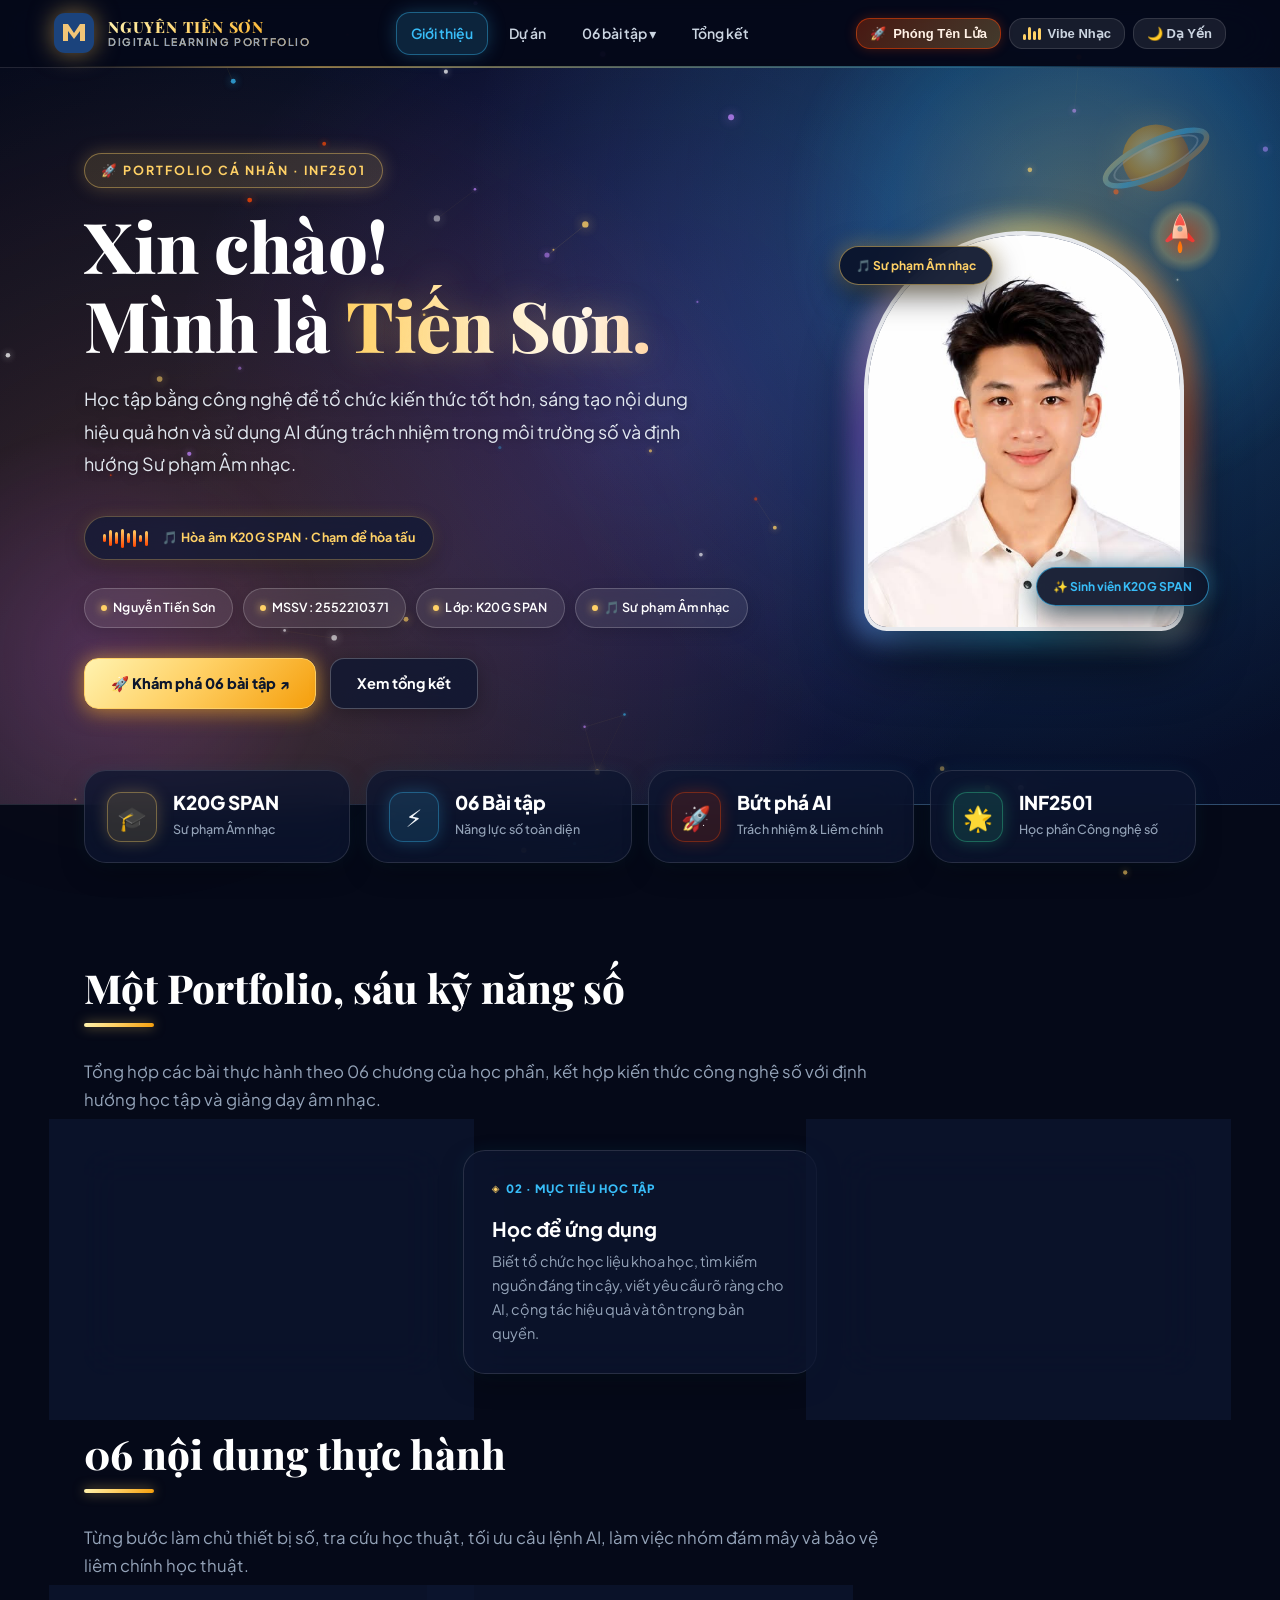
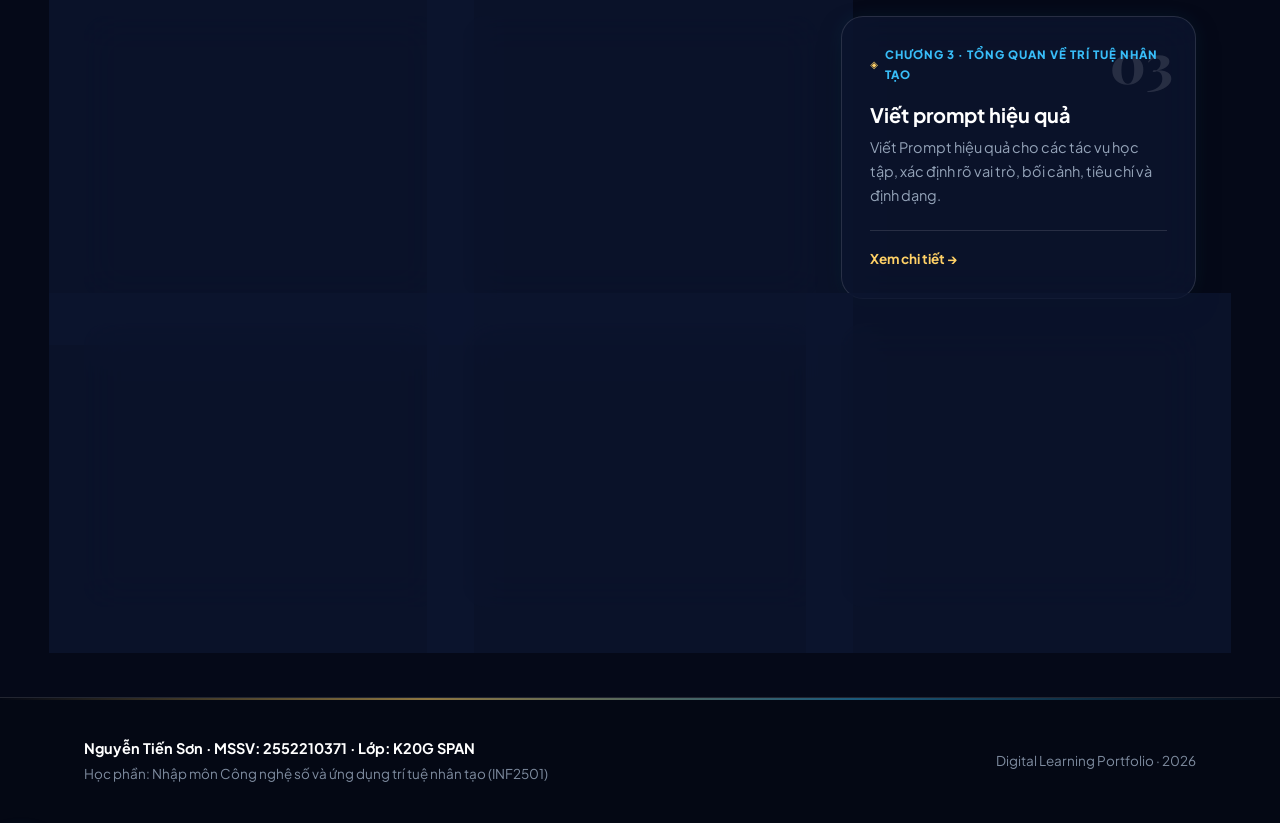
==== commit 4ceacbb4: "Clean portfolio copy and remove stale attachment links" ====
--- a/index.html
+++ b/index.html
@@ -220,10 +220,6 @@
             </article>
           </div>
         </section>
-
-        <div class="note">
-          <strong>Lưu ý học thuật:</strong> Các minh chứng mẫu được tạo riêng cho bộ Portfolio này; ảnh chụp giao diện website là ảnh bản dựng trên máy. Đường dẫn công khai chỉ có sau khi chủ sở hữu xuất bản website. Nội dung tự đánh giá cần được sinh viên đối chiếu với trải nghiệm thật trước khi nộp.
-        </div>
       </div>
     </section>
   </main>
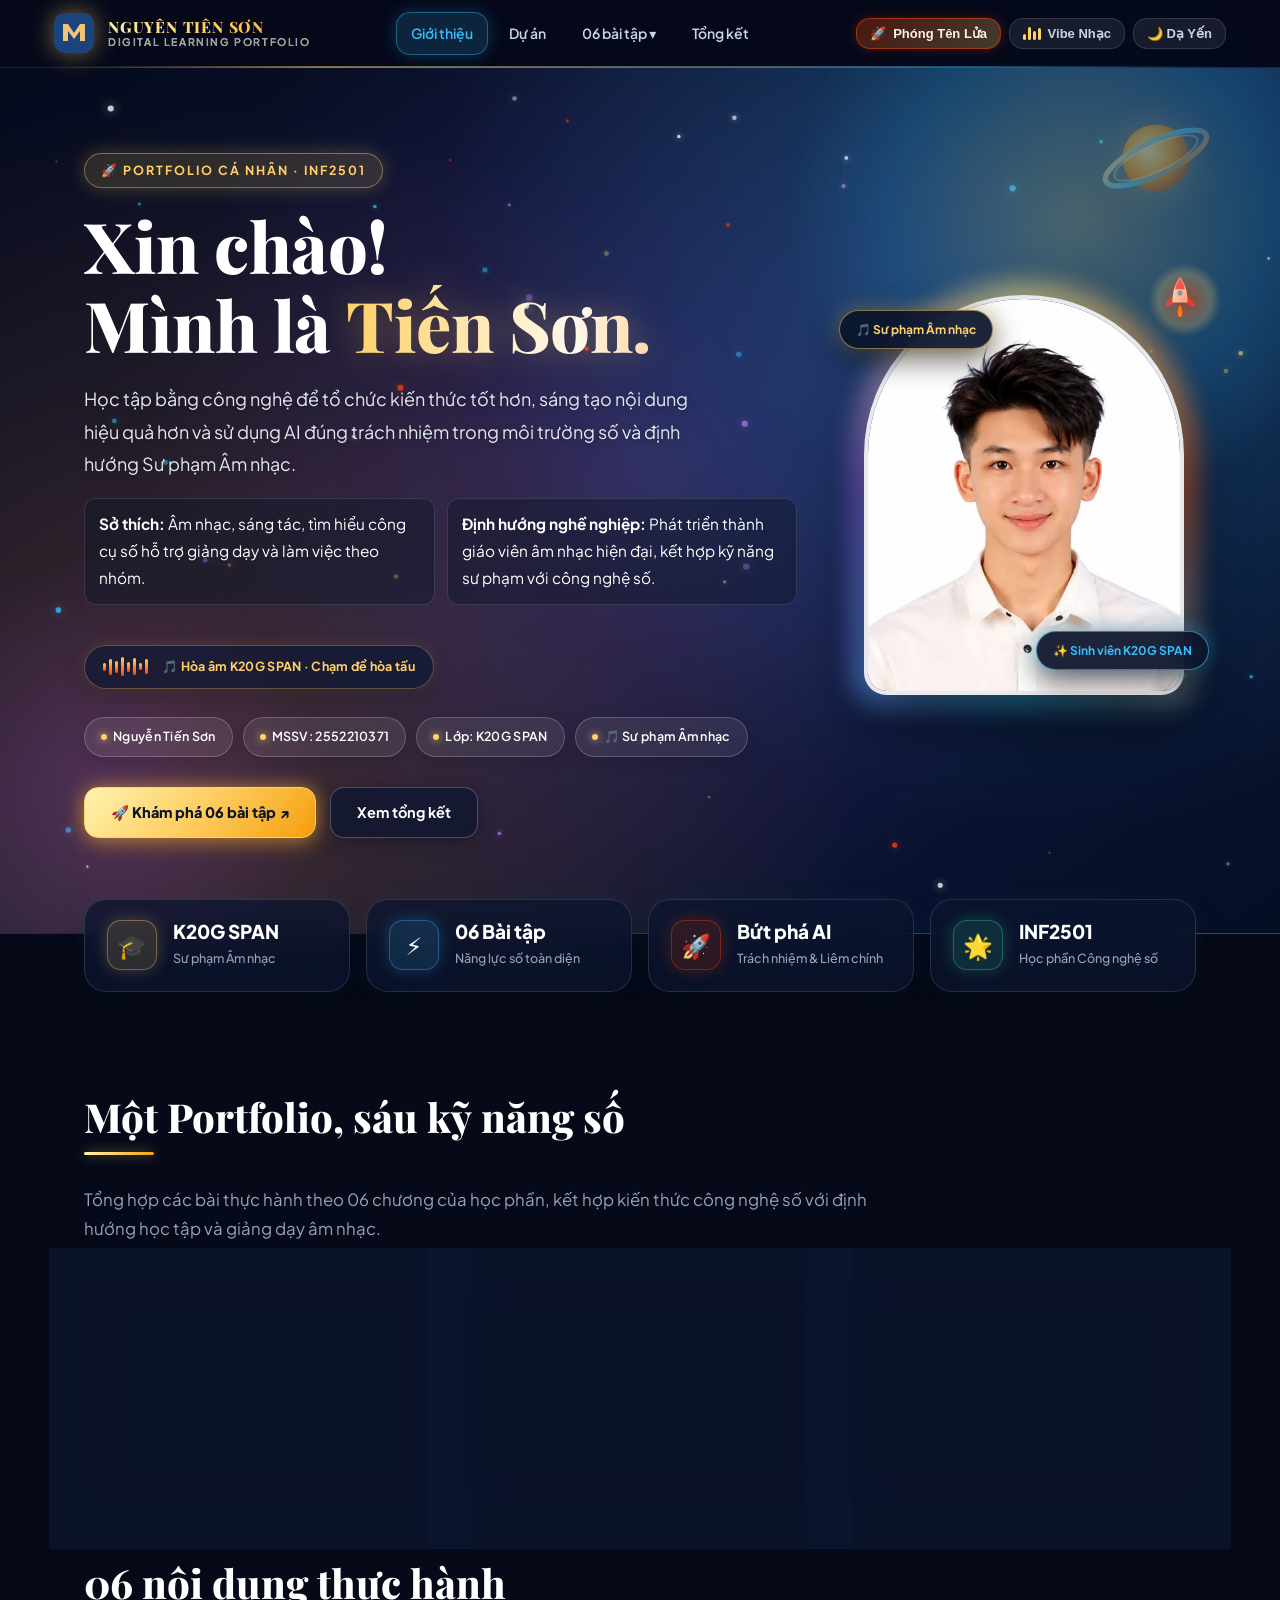
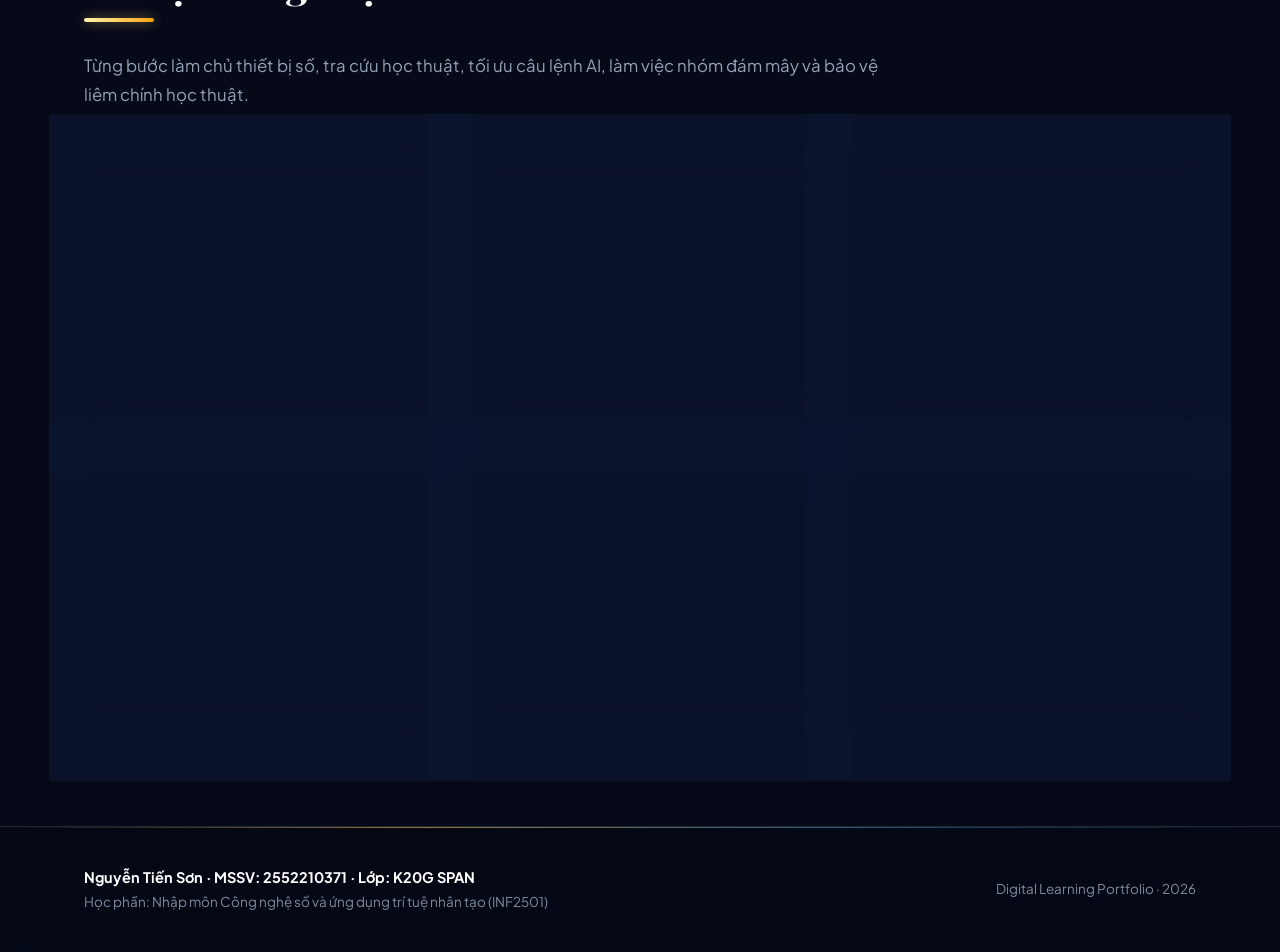
==== commit 832c3ccf: "Add portfolio evidence screenshots and refinements" ====
--- a/index.html
+++ b/index.html
@@ -71,6 +71,15 @@
           <h1>Xin chào!<br>Mình là <span>Tiến Sơn.</span></h1>
           <p>Học tập bằng công nghệ để tổ chức kiến thức tốt hơn, sáng tạo nội dung hiệu quả hơn và sử dụng AI đúng trách nhiệm trong môi trường số và định hướng Sư phạm Âm nhạc.</p>
 
+          <div style="display:grid; grid-template-columns: repeat(2, minmax(0, 1fr)); gap: 12px; margin: 18px 0 22px; font-size: 0.96rem;">
+            <div style="padding: 12px 14px; border: 1px solid var(--line); border-radius: 12px; background: rgba(15, 23, 42, 0.48);">
+              <strong>Sở thích:</strong> Âm nhạc, sáng tác, tìm hiểu công cụ số hỗ trợ giảng dạy và làm việc theo nhóm.
+            </div>
+            <div style="padding: 12px 14px; border: 1px solid var(--line); border-radius: 12px; background: rgba(15, 23, 42, 0.48);">
+              <strong>Định hướng nghề nghiệp:</strong> Phát triển thành giáo viên âm nhạc hiện đại, kết hợp kỹ năng sư phạm với công nghệ số.
+            </div>
+          </div>
+
           <!-- Interactive Live Symphony Waveform -->
           <div class="hero-waveform-card" title="Nhấn để phát hòa âm Sư phạm Âm nhạc!">
             <div class="waveform-bars">
--- a/assets/style.css
+++ b/assets/style.css
@@ -1434,6 +1434,36 @@
 .content li {
   margin: 8px 0;
   color: var(--text-sub);
+}
+
+.evidence-gallery {
+  display: grid;
+  grid-template-columns: repeat(2, minmax(0, 1fr));
+  gap: 16px;
+  margin: 20px 0 28px;
+}
+
+.evidence-gallery figure {
+  min-width: 0;
+  margin: 0;
+  padding: 10px;
+  border: 1px solid var(--line);
+  border-radius: var(--radius-md);
+  background: rgba(15, 23, 42, 0.42);
+}
+
+.evidence-gallery img {
+  display: block;
+  width: 100%;
+  height: auto;
+  border-radius: 9px;
+}
+
+.evidence-gallery figcaption {
+  margin-top: 9px;
+  color: var(--text-muted);
+  font-size: 13px;
+  line-height: 1.55;
 }
 
 /* Tables */
@@ -2016,7 +2046,7 @@
     margin-top: -20px;
   }
 
-  .grid, .two, .project-links {
+  .grid, .two, .project-links, .evidence-gallery {
     grid-template-columns: 1fr;
   }
 
